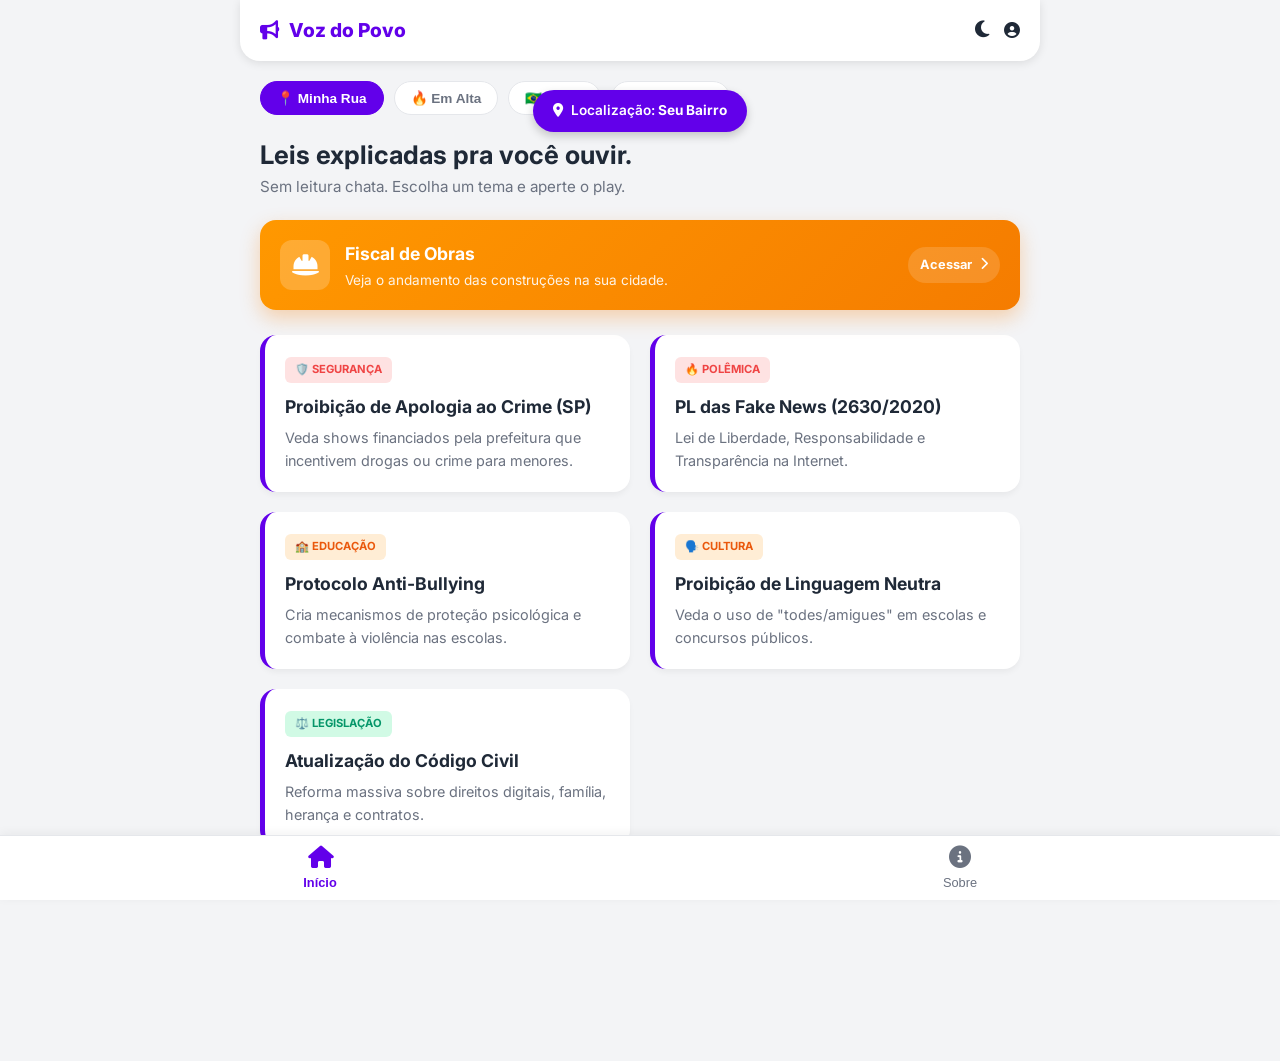
==== index.html @ 9d03710e "Agora vaiiiiii Funciona aí pelo amor de Deus, vai na fé" ====
<!DOCTYPE html>
<html lang="pt-BR">
<head>
    <meta charset="UTF-8">
    <meta name="viewport" content="width=device-width, initial-scale=1.0">
    <meta name="description" content="Voz do Povo: Política traduzida para áudio.">
    <title>Voz do Povo | Hackathon</title>

    <!-- Fonte Google (Inter) -->
    <link rel="preconnect" href="https://fonts.googleapis.com">
    <link rel="preconnect" href="https://fonts.gstatic.com" crossorigin>
    <link href="https://fonts.googleapis.com/css2?family=Inter:wght@300;400;600;800&display=swap" rel="stylesheet">

    <!-- FontAwesome (Ícones) -->
    <link rel="stylesheet" href="https://cdnjs.cloudflare.com/ajax/libs/font-awesome/6.4.0/css/all.min.css">

    <!-- CSS Principal -->
    <link rel="stylesheet" href="style.css">
</head>
<body>

    <!-- TOPO -->
    <header class="main-header">
        <div class="logo-container">
            <i class="fa-solid fa-bullhorn"></i>
            <span>Voz do Povo</span>
        </div>
        <div class="header-actions">
            <!-- Botão Alternar Tema (Dark Mode) -->
            <button class="theme-toggle" onclick="toggleTheme()" aria-label="Alternar Tema">
                <i class="fa-solid fa-moon" id="theme-icon"></i>
            </button>
            <!-- Ícone de Perfil -->
            <i class="fa-solid fa-user-circle user-icon"></i>
        </div>
    </header>

    <!-- NOTIFICAÇÃO DE GPS (Toast) -->
    <div id="gps-toast" class="gps-toast hidden">
        <i class="fa-solid fa-location-dot"></i>
        <span>Localização: <strong>Seu Bairro</strong></span>
    </div>

    <!-- ÁREA PRINCIPAL -->
    <main id="app-container">

        <!-- =========================================
             VIEW 1: HOME (Feed Inteligente)
             ========================================= -->
        <section id="view-home" class="view active">
            
            <!-- Filtros de Contexto -->
            <div class="filter-scroll">
                <button class="filter-pill active">📍 Minha Rua</button>
                <button class="filter-pill">🔥 Em Alta</button>
                <button class="filter-pill">🇧🇷 Brasil</button>
                <button class="filter-pill">📚 Educação</button>
            </div>

            <div class="hero-text">
                <h1>Leis explicadas pra você ouvir.</h1>
                <p>Sem leitura chata. Escolha um tema e aperte o play.</p>
            </div>

            <!-- BOX DE MONITORAMENTO DE OBRAS -->
            <div class="monitor-card" onclick="openObrasSite()">
                <div class="monitor-icon">
                    <i class="fa-solid fa-hard-hat"></i>
                </div>
                <div class="monitor-info">
                    <h3>Fiscal de Obras</h3>
                    <p>Veja o andamento das construções na sua cidade.</p>
                </div>
                <div class="monitor-action">
                    <span>Acessar</span>
                    <i class="fa-solid fa-chevron-right"></i>
                </div>
            </div>

            <!-- Lista de Cards Atualizada com os 5 PDFs -->
            <div class="cards-container">
                
                <!-- Card 1: Show/Drogas (SP) -->
                <article class="pl-card" onclick="selectPL(1)">
                    <span class="tag-badge urgent">🛡️ Segurança</span>
                    <h3>Proibição de Apologia ao Crime (SP)</h3>
                    <p>Veda shows financiados pela prefeitura que incentivem drogas ou crime para menores.</p>
                </article>

                <!-- Card 2: PL das Fake News -->
                <article class="pl-card" onclick="selectPL(2)">
                    <span class="tag-badge urgent">🔥 Polêmica</span>
                    <h3>PL das Fake News (2630/2020)</h3>
                    <p>Lei de Liberdade, Responsabilidade e Transparência na Internet.</p>
                </article>

                <!-- Card 3: Bullying -->
                <article class="pl-card" onclick="selectPL(3)">
                    <span class="tag-badge shop">🏫 Educação</span>
                    <h3>Protocolo Anti-Bullying</h3>
                    <p>Cria mecanismos de proteção psicológica e combate à violência nas escolas.</p>
                </article>

                <!-- Card 4: Linguagem Neutra -->
                <article class="pl-card" onclick="selectPL(4)">
                    <span class="tag-badge shop">🗣️ Cultura</span>
                    <h3>Proibição de Linguagem Neutra</h3>
                    <p>Veda o uso de "todes/amigues" em escolas e concursos públicos.</p>
                </article>

                <!-- Card 5: Código Civil -->
                <article class="pl-card" onclick="selectPL(5)">
                    <span class="tag-badge money">⚖️ Legislação</span>
                    <h3>Atualização do Código Civil</h3>
                    <p>Reforma massiva sobre direitos digitais, família, herança e contratos.</p>
                </article>

            </div>
        </section>

        <!-- =========================================
             VIEW 2: DETALHES (Áudio & Votação)
             ========================================= -->
        <section id="view-details" class="view hidden">
            <div class="nav-back" onclick="navigateTo('home')">
                <i class="fa-solid fa-arrow-left"></i> Voltar
            </div>

            <div class="detail-container">
                <div class="pl-header-detail">
                    <h1 id="pl-title-display">Título do Projeto</h1>
                    <p id="pl-summary-display">Resumo oficial...</p>

                    <!-- BOTÃO DE DOWNLOAD GRANDE (Opcional, mas bom manter) -->
                    <a id="btn-view-pdf" href="#" class="pdf-action-btn hidden" download>
                        <i class="fa-solid fa-file-pdf"></i> Baixar Documento Completo
                    </a>
                </div>

                <hr class="divider">

                <!-- CAIXA DE INTERAÇÃO (Chat) -->
                <div class="ai-interaction-box">
                    <label>Me explica como se fosse...</label>
                    <div class="input-group">
                        <input type="text" id="user-interest" placeholder="Ex: Futebol, Novela, Conversa de bar...">
                        
                        <!-- NOVO BOTÃO PEQUENO DE DOWNLOAD (Substitui o Clipe) -->
                        <a id="mini-pdf-btn" href="#" download class="btn-icon-download" title="Baixar PDF Original" style="display: none;">
                            <i class="fa-solid fa-download"></i>
                        </a>

                        <!-- Botão Enviar -->
                        <button id="btn-explain" onclick="getAIExplanation()">
                            <i class="fa-solid fa-paper-plane"></i>
                        </button>
                    </div>
                </div>

                <!-- RESULTADO DA IA -->
                <div id="ai-result" class="result-box hidden">
                    
                    <div id="loader" class="hidden">
                        <i class="fa-solid fa-spinner fa-spin"></i> Traduzindo para o povo...
                    </div>

                    <!-- 1. CARD DE ÁUDIO -->
                    <div id="audio-card" class="audio-card hidden">
                        <div class="audio-header">
                            <i class="fa-solid fa-headphones"></i>
                            <span>ÁUDIO GERADO POR IA</span>
                        </div>
                        
                        <div class="audio-controls-wrapper">
                            <div class="progress-container">
                                <input type="range" id="speech-progress" value="0" max="100" step="1" disabled>
                            </div>
                    
                            <div class="buttons-row">
                                <select id="speed-select" onchange="changeSpeed()">
                                    <option value="0.75">0.75x</option>
                                    <option value="1" selected>1.0x</option>
                                    <option value="1.25">1.25x</option>
                                    <option value="1.5">1.5x</option>
                                    <option value="2">2.0x</option>
                                </select>
                    
                                <button id="play-pause-btn" onclick="toggleAudio()">
                                    <i class="fa-solid fa-play"></i> Ouvir Agora
                                </button>
                    
                                <button class="stop-btn" onclick="stopAudio()">
                                    <i class="fa-solid fa-stop"></i>
                                </button>
                            </div>
                        </div>
                    </div>

                    <!-- 2. TEXTO -->
                    <div id="explanation-content" class="hidden">
                        <h3>📝 Explicação:</h3>
                        <p id="text-output"></p>
                    </div>

                    <!-- 3. VOTAÇÃO -->
                    <div id="vote-section" class="vote-box hidden">
                        <h3>O que você acha dessa lei?</h3>
                        <div class="thumbs-container">
                            <button class="thumb-btn up" onclick="vote('up')">
                                <i class="fa-solid fa-thumbs-up"></i> Concordo
                            </button>
                            <button class="thumb-btn down" onclick="vote('down')">
                                <i class="fa-solid fa-thumbs-down"></i> Discordo
                            </button>
                        </div>

                        <div id="tags-container" class="tags-cloud hidden">
                            <p>Por qual motivo?</p>
                            <button onclick="submitReason('Ajuda o Pobre')">Ajuda o Pobre</button>
                            <button onclick="submitReason('É Justo')">É Justo</button>
                            <button onclick="submitReason('Prejudica meu bolso')">Prejudica meu bolso</button>
                            <button onclick="submitReason('Não entendi')">Não entendi</button>
                        </div>
                    </div>

                </div>
            </div>
        </section>

    </main>

    <!-- NAVEGAÇÃO MOBILE -->
    <nav class="bottom-nav">
        <button class="nav-btn active" onclick="navigateTo('home')" id="nav-home">
            <i class="fa-solid fa-house"></i>
            <span>Início</span>
        </button>
        <button class="nav-btn" onclick="navigateTo('about')" id="nav-about">
            <i class="fa-solid fa-circle-info"></i>
            <span>Sobre</span>
        </button>
    </nav>

    <script src="script.js"></script>
</body>
</html>
---- style.css ----
/* =========================================
   1. VARIÁVEIS E CORES (SYSTEM THEME)
   ========================================= */
:root {
    /* Cores da Marca */
    --primary-color: #6200ea;       /* Roxo Vibrante (Identidade) */
    --primary-light: #b388ff;       /* Roxo Claro */
    --primary-dark: #4a00b0;        /* Roxo Escuro */
    
    --accent-color: #00e676;        /* Verde (Ação/Concordar) */
    --danger-color: #ff1744;        /* Vermelho (Discordar) */
    
    /* Padrão (Light Mode) */
    --bg-body: #f3f4f6;             /* Cinza Fundo */
    --bg-card: #ffffff;             /* Branco */
    --bg-input: #ffffff;            /* Fundo de Inputs */
    --text-main: #1f2937;           /* Texto Escuro */
    --text-secondary: #6b7280;      /* Texto Cinza */
    --border-color: #e5e7eb;
    --shadow: 0 4px 6px -1px rgba(0, 0, 0, 0.05);

    /* Tags de Categoria */
    --tag-urgent-bg: #fee2e2; --tag-urgent-text: #ef4444;
    --tag-money-bg: #d1fae5;  --tag-money-text: #059669;
    --tag-shop-bg: #ffedd5;   --tag-shop-text: #ea580c;

    /* Tags de Voto */
    --tag-bg: #f3f4f6;
    --tag-text: #4b5563;

    /* Dimensões */
    --nav-height: 70px;
    --radius: 16px;
}

/* === MODO ESCURO (DARK MODE) === */
body.dark-mode {
    --bg-body: #121212;
    --bg-card: #1e1e1e;
    --bg-input: #2c2c2c;
    --text-main: #e0e0e0;
    --text-secondary: #a0a0a0;
    --border-color: #333333;
    --shadow: 0 4px 10px rgba(0, 0, 0, 0.5);

    /* Tags no Dark Mode */
    --tag-urgent-bg: #4a1a1a; --tag-urgent-text: #ff8a80;
    --tag-money-bg: #1a3b2a;  --tag-money-text: #69f0ae;
    --tag-shop-bg: #3e2723;   --tag-shop-text: #ffcc80;
    
    --tag-bg: #333;
    --tag-text: #ccc;
}

* {
    margin: 0;
    padding: 0;
    box-sizing: border-box;
}

body {
    font-family: 'Inter', sans-serif;
    background-color: var(--bg-body);
    color: var(--text-main);
    padding-bottom: 100px; /* Espaço para navegação mobile */
    line-height: 1.6;
    -webkit-font-smoothing: antialiased;
    transition: background 0.3s, color 0.3s;
}

/* Container Centralizado */
#app-container {
    max-width: 600px;
    margin: 0 auto;
    padding: 20px;
    min-height: 100vh;
}

/* Utilitários */
.hidden { display: none !important; }
.view { animation: fadeIn 0.4s ease-out; }

@keyframes fadeIn {
    from { opacity: 0; transform: translateY(10px); }
    to { opacity: 1; transform: translateY(0); }
}

/* =========================================
   2. HEADER (TOPO)
   ========================================= */
.main-header {
    background-color: var(--bg-card);
    padding: 15px 20px;
    display: flex;
    justify-content: space-between;
    align-items: center;
    position: sticky;
    top: 0;
    z-index: 50;
    box-shadow: 0 2px 10px rgba(0,0,0,0.1);
    border-bottom-left-radius: 20px;
    border-bottom-right-radius: 20px;
    max-width: 600px;
    margin: 0 auto;
    transition: background-color 0.3s;
}

.logo-container {
    font-weight: 800;
    font-size: 1.2rem;
    color: var(--primary-color);
    display: flex;
    align-items: center;
    gap: 10px;
}

.header-actions {
    display: flex;
    gap: 15px;
    align-items: center;
}

/* Botão Toggle Dark Mode */
.theme-toggle {
    background: none;
    border: none;
    font-size: 1.2rem;
    cursor: pointer;
    color: var(--text-main);
    transition: transform 0.2s;
}
.theme-toggle:active { transform: rotate(20deg); }

/* =========================================
   3. HOME & CARDS
   ========================================= */
.hero-text { 
    margin: 20px 0; 
    text-align: left; 
}
.hero-text h1 { font-size: 1.6rem; margin-bottom: 5px; color: var(--text-main); line-height: 1.2; }
.hero-text p { color: var(--text-secondary); font-size: 0.95rem; }

/* Filtros (Scroll Horizontal) */
.filter-scroll {
    display: flex;
    gap: 10px;
    margin-bottom: 20px;
    overflow-x: auto;
    padding-bottom: 5px;
    scrollbar-width: none; 
    -ms-overflow-style: none;
}
.filter-scroll::-webkit-scrollbar { display: none; }

.filter-pill {
    background: var(--bg-card);
    border: 1px solid var(--border-color);
    color: var(--text-secondary);
    padding: 8px 16px;
    border-radius: 20px;
    font-size: 0.85rem;
    font-weight: 600;
    white-space: nowrap;
    cursor: pointer;
    transition: all 0.2s;
}
.filter-pill.active {
    background: var(--primary-color);
    color: white;
    border-color: var(--primary-color);
}

/* Cards de Projetos */
.cards-container { display: flex; flex-direction: column; gap: 15px; }

.pl-card {
    background: var(--bg-card);
    padding: 20px;
    border-radius: var(--radius);
    box-shadow: var(--shadow);
    cursor: pointer;
    border-left: 5px solid var(--primary-color);
    transition: transform 0.2s, background 0.3s;
}

.pl-card:active { transform: scale(0.98); }

.pl-card h3 { font-size: 1.1rem; margin: 10px 0 5px; color: var(--text-main); }
.pl-card p { color: var(--text-secondary); font-size: 0.9rem; }

/* Tags Coloridas (Badges) */
.tag-badge {
    font-size: 0.7rem;
    padding: 4px 10px;
    border-radius: 6px;
    font-weight: 700;
    text-transform: uppercase;
    display: inline-block;
}
.tag-badge.urgent { background: var(--tag-urgent-bg); color: var(--tag-urgent-text); }
.tag-badge.money { background: var(--tag-money-bg); color: var(--tag-money-text); }
.tag-badge.shop { background: var(--tag-shop-bg); color: var(--tag-shop-text); }

/* =========================================
   CARD DE OBRAS
   ========================================= */
.monitor-card {
    background: linear-gradient(135deg, #FF9800 0%, #F57C00 100%);
    color: white;
    padding: 20px;
    border-radius: var(--radius);
    display: flex;
    align-items: center;
    gap: 15px;
    margin-bottom: 25px;
    cursor: pointer;
    box-shadow: 0 8px 20px rgba(245, 124, 0, 0.3);
    transition: transform 0.2s, box-shadow 0.2s;
    position: relative;
    overflow: hidden;
}

.monitor-card:hover {
    transform: translateY(-2px);
    box-shadow: 0 12px 25px rgba(245, 124, 0, 0.4);
}

.monitor-icon {
    background: rgba(255, 255, 255, 0.2);
    width: 50px;
    height: 50px;
    border-radius: 12px;
    display: flex;
    align-items: center;
    justify-content: center;
    font-size: 1.5rem;
    flex-shrink: 0;
}

.monitor-info { flex: 1; }
.monitor-info h3 { font-size: 1.1rem; margin-bottom: 4px; font-weight: 700; color: white; }
.monitor-info p { font-size: 0.85rem; opacity: 0.9; line-height: 1.3; margin: 0; color: white; }

.monitor-action {
    display: flex;
    align-items: center;
    gap: 8px;
    font-size: 0.8rem;
    font-weight: 700;
    background: rgba(255, 255, 255, 0.15);
    padding: 8px 12px;
    border-radius: 20px;
    white-space: nowrap;
}

@media (max-width: 380px) {
    .monitor-action span { display: none; }
}

/* =========================================
   4. DETALHES & INPUT
   ========================================= */
.nav-back {
    display: flex;
    align-items: center;
    gap: 8px;
    color: var(--text-secondary);
    font-weight: 600;
    margin-bottom: 20px;
    cursor: pointer;
}

.pl-header-detail h1 { font-size: 1.4rem; margin-bottom: 8px; color: var(--text-main); line-height: 1.3; }
.pl-header-detail p { color: var(--text-secondary); border-left: 3px solid var(--border-color); padding-left: 10px; font-size: 0.95rem; }

/* === BOTÃO GRANDE DE PDF === */
.pdf-action-btn {
    display: inline-flex;
    align-items: center;
    gap: 8px;
    margin-top: 15px;
    padding: 10px 20px;
    background-color: #e63946; /* Vermelho PDF */
    color: white;
    text-decoration: none;
    border-radius: 50px;
    font-size: 0.9rem;
    font-weight: 700;
    transition: background 0.2s, transform 0.2s;
    box-shadow: 0 4px 10px rgba(230, 57, 70, 0.3);
}
.pdf-action-btn:hover {
    background-color: #d62828;
    transform: translateY(-2px);
}
.pdf-action-btn.hidden {
    display: none;
}

.divider { border: 0; height: 1px; background: var(--border-color); margin: 25px 0; }

/* Box de Input */
.ai-interaction-box {
    background: var(--bg-card);
    padding: 20px;
    border-radius: var(--radius);
    box-shadow: var(--shadow);
}

.ai-interaction-box label {
    font-weight: 600;
    display: block;
    margin-bottom: 10px;
    color: var(--text-main);
    font-size: 0.9rem;
}

.input-group { display: flex; gap: 10px; }

.input-group input {
    flex: 1;
    padding: 12px;
    background: var(--bg-input);
    color: var(--text-main);
    border: 2px solid var(--border-color);
    border-radius: 12px;
    font-size: 1rem;
    outline: none;
    transition: border 0.2s;
}
.input-group input:focus { border-color: var(--primary-color); }

/* === BOTÃO PEQUENO DE DOWNLOAD DO PDF === */
.input-group .btn-icon-download {
    display: flex;
    align-items: center;
    justify-content: center;
    width: 50px;
    background: #e0e7ff;
    color: var(--primary-color);
    border-radius: 12px;
    font-size: 1.2rem;
    cursor: pointer;
    text-decoration: none;
    transition: background 0.2s, transform 0.1s;
    margin-right: 5px;
}
.input-group .btn-icon-download:hover { background: #c7d2fe; }
.input-group .btn-icon-download:active { transform: scale(0.95); }

/* Ajuste botão de download no Dark Mode */
body.dark-mode .input-group .btn-icon-download {
    background: #333;
    color: var(--primary-light);
}

/* Botão Enviar */
.input-group button {
    width: 50px;
    background: var(--primary-color);
    color: white;
    border: none;
    border-radius: 12px;
    font-size: 1.2rem;
    cursor: pointer;
    transition: background 0.2s;
}
.input-group button:hover { background: var(--primary-dark); }

/* =========================================
   5. PLAYER DE ÁUDIO
   ========================================= */
.audio-card {
    background: linear-gradient(135deg, var(--primary-color) 0%, #7c4dff 100%);
    color: white;
    padding: 20px;
    border-radius: 20px;
    margin: 25px 0 20px;
    box-shadow: 0 10px 20px rgba(98, 0, 234, 0.25);
    animation: slideUp 0.5s;
    display: flex;
    flex-direction: column;
    gap: 15px;
}

.audio-header {
    display: flex;
    align-items: center;
    gap: 10px;
    font-size: 0.8rem;
    text-transform: uppercase;
    letter-spacing: 1px;
    opacity: 0.9;
    font-weight: 700;
}

.audio-controls-wrapper {
    display: flex;
    flex-direction: column;
    gap: 12px;
    width: 100%;
}

/* Barrinha de Progresso */
.progress-container { width: 100%; }

#speech-progress {
    width: 100%;
    height: 6px;
    background: rgba(255, 255, 255, 0.3);
    border-radius: 5px;
    outline: none;
    -webkit-appearance: none;
    cursor: default;
}

#speech-progress::-webkit-slider-thumb {
    -webkit-appearance: none;
    width: 14px;
    height: 14px;
    border-radius: 50%;
    background: #fff;
    cursor: default;
    box-shadow: 0 0 10px rgba(255,255,255,0.8);
}

/* Linha de Botões */
.buttons-row {
    display: flex;
    align-items: center;
    justify-content: space-between;
    gap: 10px;
}

#speed-select {
    background: rgba(255, 255, 255, 0.2);
    border: 1px solid rgba(255, 255, 255, 0.3);
    color: #fff;
    padding: 8px 12px;
    border-radius: 20px;
    font-size: 0.85rem;
    font-weight: 600;
    cursor: pointer;
    outline: none;
}

#speed-select option { background: #333; color: white; }

/* Botão Play Principal */
#play-pause-btn {
    flex: 1;
    background: white;
    color: var(--primary-color);
    border: none;
    padding: 10px 20px;
    border-radius: 30px;
    font-weight: 800;
    font-size: 0.9rem;
    cursor: pointer;
    display: flex;
    align-items: center;
    justify-content: center;
    gap: 8px;
    transition: transform 0.1s;
}

#play-pause-btn:active { transform: scale(0.95); }
#play-pause-btn.playing { background: #ffeb3b; color: black; }

/* Botão Stop */
.stop-btn {
    width: 40px;
    height: 40px;
    background: rgba(255,255,255,0.2);
    color: white;
    border: none;
    border-radius: 50%;
    cursor: pointer;
    display: flex;
    align-items: center;
    justify-content: center;
    font-size: 1rem;
    transition: background 0.2s;
}
.stop-btn:hover { background: rgba(255,255,255,0.4); }

/* Texto Transcrição */
#explanation-content {
    background: var(--bg-card);
    padding: 20px;
    border-radius: var(--radius);
    margin-bottom: 20px;
    border: 1px solid var(--border-color);
}
#explanation-content h3 { font-size: 1rem; margin-bottom: 10px; color: var(--text-secondary); }
#text-output { color: var(--text-main); line-height: 1.6; font-size: 1.05rem; }

/* =========================================
   6. VOTAÇÃO E FEEDBACK
   ========================================= */
.vote-box {
    background: var(--bg-card);
    padding: 25px 20px;
    border-radius: var(--radius);
    text-align: center;
    margin-top: 20px;
    box-shadow: var(--shadow);
    border: 1px solid var(--border-color);
}

.vote-box h3 { margin-bottom: 20px; color: var(--text-main); font-size: 1rem; }

.thumbs-container { display: flex; gap: 15px; justify-content: center; }

.thumb-btn {
    flex: 1;
    padding: 15px;
    border: 2px solid var(--border-color);
    background: var(--bg-input);
    color: var(--text-main);
    border-radius: 12px;
    font-weight: 700;
    font-size: 1rem;
    cursor: pointer;
    display: flex;
    align-items: center;
    justify-content: center;
    gap: 8px;
    transition: all 0.2s;
}

.thumb-btn.up:hover { background: rgba(0, 230, 118, 0.1); border-color: var(--accent-color); color: var(--accent-color); }
.thumb-btn.down:hover { background: rgba(255, 23, 68, 0.1); border-color: var(--danger-color); color: var(--danger-color); }

.tags-cloud {
    margin-top: 20px;
    padding-top: 15px;
    border-top: 1px dashed var(--border-color);
    display: flex;
    flex-wrap: wrap;
    gap: 8px;
    justify-content: center;
    animation: slideUp 0.3s;
}

.tags-cloud p { width: 100%; font-size: 0.85rem; color: var(--text-secondary); margin-bottom: 8px; }

.tags-cloud button {
    background: var(--tag-bg);
    border: 1px solid var(--border-color);
    padding: 8px 14px;
    border-radius: 20px;
    font-size: 0.85rem;
    color: var(--text-main);
    cursor: pointer;
    transition: background 0.2s;
}

.tags-cloud button:hover {
    background: var(--primary-color);
    color: white;
    border-color: var(--primary-color);
}

/* Notificação GPS (Toast) */
.gps-toast {
    position: fixed;
    top: 90px;
    left: 50%;
    transform: translateX(-50%);
    background: var(--primary-color);
    color: white;
    padding: 10px 20px;
    border-radius: 30px;
    font-size: 0.85rem;
    font-weight: 600;
    box-shadow: 0 4px 10px rgba(0,0,0,0.2);
    z-index: 100;
    display: flex;
    align-items: center;
    gap: 8px;
    animation: slideDown 0.5s ease-out;
}

/* Loader */
#loader {
    text-align: center;
    padding: 30px;
    color: var(--primary-color);
    font-weight: 600;
    display: flex;
    flex-direction: column;
    align-items: center;
    gap: 10px;
}

@keyframes slideDown { from { opacity: 0; transform: translate(-50%, -20px); } to { opacity: 1; transform: translate(-50%, 0); } }
@keyframes slideUp { from { opacity: 0; transform: translateY(10px); } to { opacity: 1; transform: translateY(0); } }

/* =========================================
   7. MEDIA QUERIES (DESKTOP)
   ========================================= */
@media (min-width: 768px) {
    .main-header, #app-container { max-width: 800px; }
    .cards-container { display: grid; grid-template-columns: 1fr 1fr; gap: 20px; }
}

/* =========================================
   8. NAVEGAÇÃO MOBILE
   ========================================= */
.bottom-nav {
    position: fixed;
    bottom: 0;
    left: 0;
    width: 100%;
    background: var(--bg-card);
    display: flex;
    justify-content: space-around;
    padding: 10px 0;
    border-top: 1px solid var(--border-color);
    box-shadow: 0 -2px 10px rgba(0,0,0,0.05);
    z-index: 100;
}

.nav-btn {
    background: none;
    border: none;
    color: var(--text-secondary);
    font-size: 0.8rem;
    display: flex;
    flex-direction: column;
    align-items: center;
    gap: 5px;
    cursor: pointer;
    flex: 1;
}

.nav-btn i { font-size: 1.4rem; margin-bottom: 2px; }
.nav-btn.active { color: var(--primary-color); font-weight: 600; }
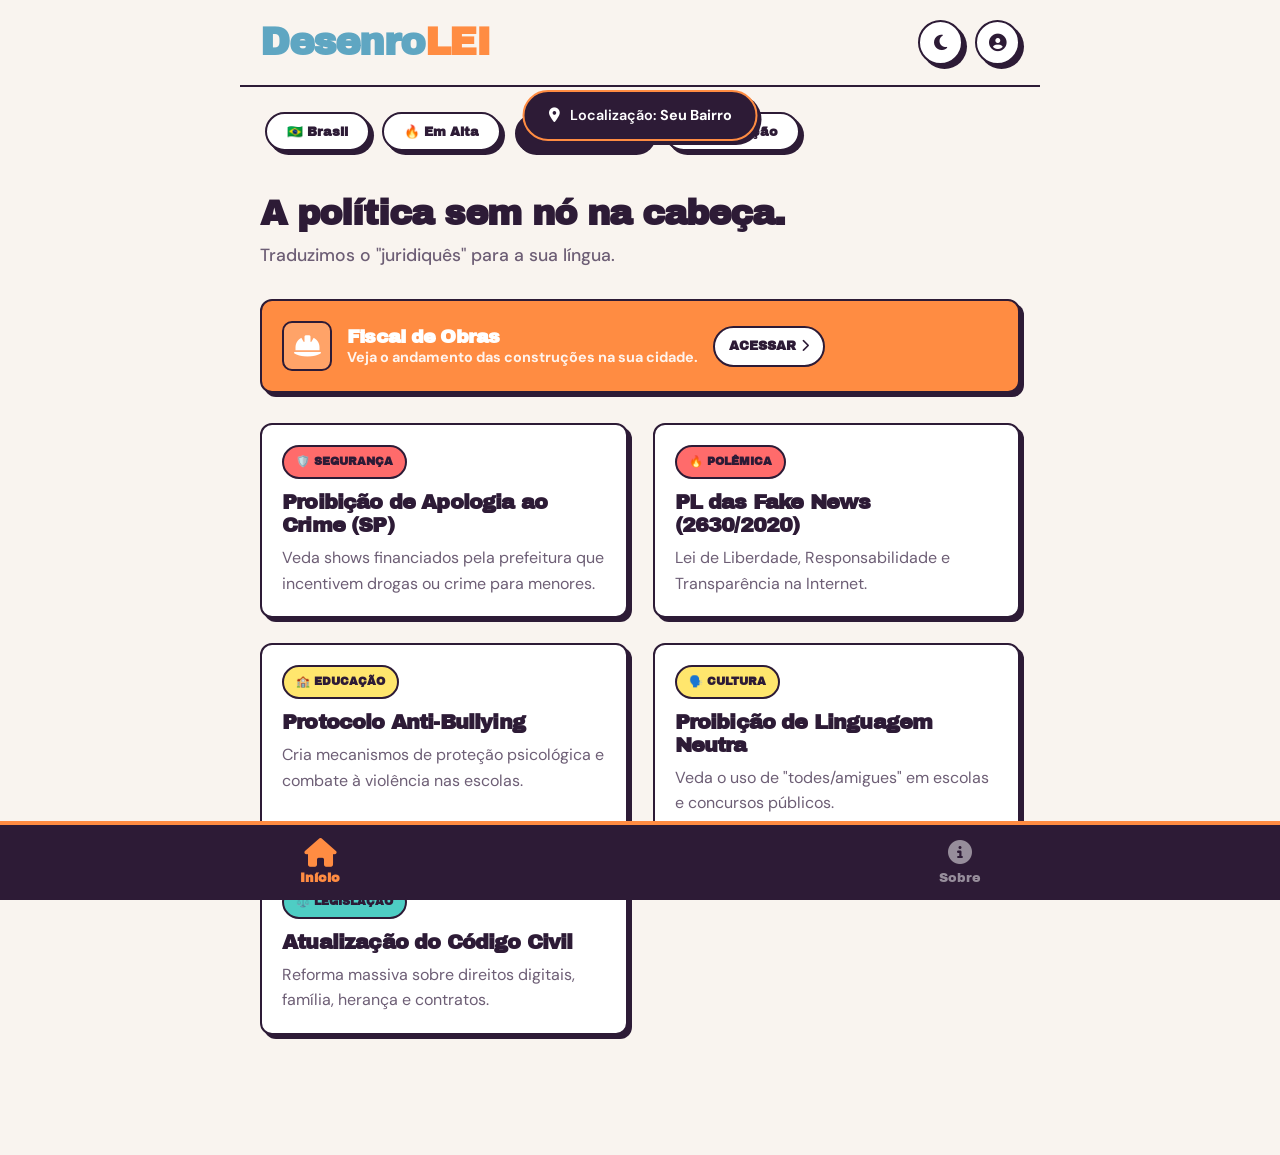
==== commit 92d3801e: "." ====
--- a/index.html
+++ b/index.html
@@ -3,15 +3,13 @@
 <head>
     <meta charset="UTF-8">
     <meta name="viewport" content="width=device-width, initial-scale=1.0">
-    <meta name="description" content="Voz do Povo: Política traduzida para áudio.">
-    <title>Voz do Povo | Hackathon</title>
-
-    <!-- Fonte Google (Inter) -->
+    <meta name="description" content="DesenroLEI: A política sem nó na cabeça.">
+    <title>DesenroLEI | Política sem nó</title>
+
+    <!-- NOVAS FONTES (Mantidas do seu código original + FontAwesome) -->
     <link rel="preconnect" href="https://fonts.googleapis.com">
     <link rel="preconnect" href="https://fonts.gstatic.com" crossorigin>
-    <link href="https://fonts.googleapis.com/css2?family=Inter:wght@300;400;600;800&display=swap" rel="stylesheet">
-
-    <!-- FontAwesome (Ícones) -->
+    <link href="https://fonts.googleapis.com/css2?family=Archivo+Black&family=DM+Sans:ital,wght@0,400;0,500;0,700;1,400&display=swap" rel="stylesheet">
     <link rel="stylesheet" href="https://cdnjs.cloudflare.com/ajax/libs/font-awesome/6.4.0/css/all.min.css">
 
     <!-- CSS Principal -->
@@ -22,8 +20,10 @@
     <!-- TOPO -->
     <header class="main-header">
         <div class="logo-container">
-            <i class="fa-solid fa-bullhorn"></i>
-            <span>Voz do Povo</span>
+            <!-- ALTERAÇÃO AQUI: Estrutura para o logo DesenroLEI -->
+            <h1 class="logo-desenrolei">
+                Desenro<span>LEI</span>
+            </h1>
         </div>
         <div class="header-actions">
             <!-- Botão Alternar Tema (Dark Mode) -->
@@ -51,15 +51,16 @@
             
             <!-- Filtros de Contexto -->
             <div class="filter-scroll">
+                <button class="filter-pill">🇧🇷 Brasil</button>
+                <button class="filter-pill">🔥 Em Alta</button>
                 <button class="filter-pill active">📍 Minha Rua</button>
-                <button class="filter-pill">🔥 Em Alta</button>
-                <button class="filter-pill">🇧🇷 Brasil</button>
                 <button class="filter-pill">📚 Educação</button>
             </div>
 
             <div class="hero-text">
-                <h1>Leis explicadas pra você ouvir.</h1>
-                <p>Sem leitura chata. Escolha um tema e aperte o play.</p>
+                <!-- ALTERAÇÃO AQUI: Slogan da marca nova -->
+                <h1>A política sem nó na cabeça.</h1>
+                <p>Traduzimos o "juridiquês" para a sua língua.</p>
             </div>
 
             <!-- BOX DE MONITORAMENTO DE OBRAS -->
@@ -131,7 +132,7 @@
                     <h1 id="pl-title-display">Título do Projeto</h1>
                     <p id="pl-summary-display">Resumo oficial...</p>
 
-                    <!-- BOTÃO DE DOWNLOAD GRANDE (Opcional, mas bom manter) -->
+                    <!-- BOTÃO DE DOWNLOAD GRANDE -->
                     <a id="btn-view-pdf" href="#" class="pdf-action-btn hidden" download>
                         <i class="fa-solid fa-file-pdf"></i> Baixar Documento Completo
                     </a>
@@ -145,7 +146,7 @@
                     <div class="input-group">
                         <input type="text" id="user-interest" placeholder="Ex: Futebol, Novela, Conversa de bar...">
                         
-                        <!-- NOVO BOTÃO PEQUENO DE DOWNLOAD (Substitui o Clipe) -->
+                        <!-- BOTÃO PEQUENO DE DOWNLOAD -->
                         <a id="mini-pdf-btn" href="#" download class="btn-icon-download" title="Baixar PDF Original" style="display: none;">
                             <i class="fa-solid fa-download"></i>
                         </a>
@@ -216,10 +217,11 @@
 
                         <div id="tags-container" class="tags-cloud hidden">
                             <p>Por qual motivo?</p>
-                            <button onclick="submitReason('Ajuda o Pobre')">Ajuda o Pobre</button>
                             <button onclick="submitReason('É Justo')">É Justo</button>
                             <button onclick="submitReason('Prejudica meu bolso')">Prejudica meu bolso</button>
                             <button onclick="submitReason('Não entendi')">Não entendi</button>
+                            <button onclick="submitReason('Outros')">Outros</button>
+
                         </div>
                     </div>
 
--- a/style.css
+++ b/style.css
@@ -1,57 +1,100 @@
 /* =========================================
-   1. VARIÁVEIS E CORES (SYSTEM THEME)
+   0. IMPORTAÇÃO DA FONTE HAGRID
+   ========================================= */
+/* 
+   Para funcionar perfeitamente, coloque o arquivo da fonte
+   na pasta 'fonts' do seu projeto.
+*/
+@font-face {
+    font-family: 'Hagrid';
+    src: url('fonts/Hagrid-Heavy.woff2') format('woff2'),
+         url('fonts/Hagrid-Heavy.woff') format('woff'),
+         url('fonts/Hagrid-Heavy.ttf') format('truetype');
+    font-weight: 900;
+    font-style: normal;
+    font-display: swap;
+}
+
+/* =========================================
+   1. VARIÁVEIS E DESIGN SYSTEM (ESTILO "ABC")
    ========================================= */
 :root {
-    /* Cores da Marca */
-    --primary-color: #6200ea;       /* Roxo Vibrante (Identidade) */
-    --primary-light: #b388ff;       /* Roxo Claro */
-    --primary-dark: #4a00b0;        /* Roxo Escuro */
-    
-    --accent-color: #00e676;        /* Verde (Ação/Concordar) */
-    --danger-color: #ff1744;        /* Vermelho (Discordar) */
-    
-    /* Padrão (Light Mode) */
-    --bg-body: #f3f4f6;             /* Cinza Fundo */
-    --bg-card: #ffffff;             /* Branco */
-    --bg-input: #ffffff;            /* Fundo de Inputs */
-    --text-main: #1f2937;           /* Texto Escuro */
-    --text-secondary: #6b7280;      /* Texto Cinza */
-    --border-color: #e5e7eb;
-    --shadow: 0 4px 6px -1px rgba(0, 0, 0, 0.05);
-
-    /* Tags de Categoria */
-    --tag-urgent-bg: #fee2e2; --tag-urgent-text: #ef4444;
-    --tag-money-bg: #d1fae5;  --tag-money-text: #059669;
-    --tag-shop-bg: #ffedd5;   --tag-shop-text: #ea580c;
-
-    /* Tags de Voto */
-    --tag-bg: #f3f4f6;
-    --tag-text: #4b5563;
-
-    /* Dimensões */
-    --nav-height: 70px;
-    --radius: 16px;
-}
-
-/* === MODO ESCURO (DARK MODE) === */
+    /* --- Paleta de Cores "Pitch de Marca" --- */
+    --bg-cream: #F9F4EF;          /* Fundo Principal (Off-white/Creme) */
+    --orange-pop: #FF8C42;        /* Primária: Destaque, Títulos Gigantes */
+    --blue-brand: #5FA6C2;        /* Azul da marca DesenroLEI */
+    --purple-deep: #2D1B36;       /* Secundária: Texto Base, Bordas, Elementos Escuros */
+    --lilac-soft: #D46EB3;        /* Terciária: Detalhes, botões secundários */
+    --white: #FFFFFF;
+    
+    /* Cores Semânticas */
+    --color-success: #00E676;     /* Verde Neon (Concordo) */
+    --color-danger: #FF1744;      /* Vermelho Neon (Discordo) */
+
+    /* Mapeamento de Variáveis (Light Mode Padrão) */
+    --bg-body: var(--bg-cream);
+    --bg-card: var(--white);
+    --bg-contrast: var(--purple-deep); /* Usado para fundos escuros de destaque */
+    
+    --text-main: var(--purple-deep);
+    --text-secondary: #6D5E75;    /* Um roxo acinzentado para subtítulos */
+    
+    --border-color: var(--purple-deep); 
+    --border-width: 2px;
+
+    /* --- Efeitos Visuais (Neo-Pop / Soft Brutalism) --- */
+    /* Sombra Sólida (Hard Shadow) - Sem desfoque, estilo "Sticker" */
+    --shadow-hard: 4px 4px 0px var(--purple-deep);
+    --shadow-hover: 2px 2px 0px var(--purple-deep);
+    --shadow-none: 0px 0px 0px var(--purple-deep);
+
+    /* Formas */
+    --radius-card: 12px;    /* Cantos levemente arredondados, mas firmes */
+    --radius-pill: 50px;    /* Formas de pílula */
+    
+    /* Tags (Categorias) */
+    --tag-urgent-bg: #FF6B6B; --tag-urgent-text: #2D1B36;
+    --tag-money-bg: #4ECDC4;  --tag-money-text: #2D1B36;
+    --tag-shop-bg: #FFE66D;   --tag-shop-text: #2D1B36;
+    
+    /* Tags (Voto) */
+    --tag-bg: var(--white);
+    --tag-text: var(--purple-deep);
+
+    /* --- FONTES (ATUALIZADO PARA HAGRID) --- */
+    /* Prioridade: Hagrid > Arial Black (Backup Grosso) > Sans-serif */
+    --font-titles: "Hagrid", "Arial Black", "Archivo Black", sans-serif;
+    
+    /* Fonte de texto normal */
+    --font-body: "DM Sans", "Helvetica Neue", Arial, sans-serif;
+}
+
+/* === MODO ESCURO (DARK MODE - INVERTIDO) === */
 body.dark-mode {
-    --bg-body: #121212;
-    --bg-card: #1e1e1e;
-    --bg-input: #2c2c2c;
-    --text-main: #e0e0e0;
-    --text-secondary: #a0a0a0;
-    --border-color: #333333;
-    --shadow: 0 4px 10px rgba(0, 0, 0, 0.5);
-
-    /* Tags no Dark Mode */
-    --tag-urgent-bg: #4a1a1a; --tag-urgent-text: #ff8a80;
-    --tag-money-bg: #1a3b2a;  --tag-money-text: #69f0ae;
-    --tag-shop-bg: #3e2723;   --tag-shop-text: #ffcc80;
-    
-    --tag-bg: #333;
-    --tag-text: #ccc;
-}
-
+    /* Lógica: Inverter Creme <-> Roxo Profundo */
+    --bg-body: #1A1025; 
+    --bg-card: #2D1B36;
+    --bg-contrast: #FF8C42; /* O contraste vira laranja no escuro */
+    
+    --text-main: #F9F4EF;   /* Texto vira Creme */
+    --text-secondary: #C8BAD1;
+    
+    --border-color: #4A2C59; /* Bordas um pouco mais claras para aparecer no fundo escuro */
+    --orange-pop: #FF8C42;   /* Laranja continua brilhando */
+    
+    /* Sombra muda para preto total no dark mode */
+    --shadow-hard: 4px 4px 0px #000000;
+    --shadow-hover: 2px 2px 0px #000000;
+    --shadow-none: 0px 0px 0px #000000;
+
+    /* Tags no Dark */
+    --tag-bg: #3E2723;
+    --tag-text: #FFE0B2;
+}
+
+/* =========================================
+   2. RESET E TIPOGRAFIA
+   ========================================= */
 * {
     margin: 0;
     padding: 0;
@@ -59,16 +102,33 @@
 }
 
 body {
-    font-family: 'Inter', sans-serif;
+    font-family: var(--font-body);
     background-color: var(--bg-body);
     color: var(--text-main);
-    padding-bottom: 100px; /* Espaço para navegação mobile */
+    padding-bottom: 100px; /* Espaço para nav mobile */
     line-height: 1.6;
     -webkit-font-smoothing: antialiased;
     transition: background 0.3s, color 0.3s;
 }
 
-/* Container Centralizado */
+/* Títulos Chunky (Pesados - Estilo da Imagem) */
+h1, h2, h3 {
+    font-family: var(--font-titles); /* Usa Hagrid/Arial Black */
+    text-transform: none;
+    font-weight: 900; /* Peso máximo */
+    letter-spacing: -0.04em; /* Levemente junto para estilo brutalista */
+    line-height: 1.1;
+}
+
+/* Utilitários de Animação */
+.hidden { display: none !important; }
+.view { animation: slideUpFade 0.5s cubic-bezier(0.175, 0.885, 0.32, 1.275); }
+
+@keyframes slideUpFade {
+    from { opacity: 0; transform: translateY(20px); }
+    to { opacity: 1; transform: translateY(0); }
+}
+
 #app-container {
     max-width: 600px;
     margin: 0 auto;
@@ -76,161 +136,170 @@
     min-height: 100vh;
 }
 
-/* Utilitários */
-.hidden { display: none !important; }
-.view { animation: fadeIn 0.4s ease-out; }
-
-@keyframes fadeIn {
-    from { opacity: 0; transform: translateY(10px); }
-    to { opacity: 1; transform: translateY(0); }
-}
-
-/* =========================================
-   2. HEADER (TOPO)
+/* =========================================
+   3. HEADER (TOPO)
    ========================================= */
 .main-header {
-    background-color: var(--bg-card);
-    padding: 15px 20px;
+    background-color: var(--bg-body); /* Fundo se funde ao body para limpeza visual */
+    padding: 20px;
     display: flex;
     justify-content: space-between;
     align-items: center;
     position: sticky;
     top: 0;
     z-index: 50;
-    box-shadow: 0 2px 10px rgba(0,0,0,0.1);
-    border-bottom-left-radius: 20px;
-    border-bottom-right-radius: 20px;
+    /* Borda sólida embaixo */
+    border-bottom: var(--border-width) solid var(--border-color);
     max-width: 600px;
     margin: 0 auto;
-    transition: background-color 0.3s;
+    transition: border-color 0.3s;
 }
 
 .logo-container {
-    font-weight: 800;
-    font-size: 1.2rem;
-    color: var(--primary-color);
     display: flex;
     align-items: center;
-    gap: 10px;
-}
-
-.header-actions {
+    text-decoration: none;
+}
+
+/* LOGO COM FONTE HAGRID */
+.logo-desenrolei {
+    font-family: var(--font-titles);
+    font-size: 2.4rem; /* Aumentei um pouco pois Hagrid fica bem grande */
+    font-weight: 900;
+    letter-spacing: -1.5px;
+    color: var(--blue-brand); /* Azul do "Desenro" */
+    margin: 0;
+    text-shadow: none; 
+}
+
+.logo-desenrolei span {
+    color: var(--orange-pop); /* Laranja do "LEI" */
+    text-transform: uppercase;
+}
+
+.header-actions { display: flex; gap: 12px; align-items: center; }
+
+/* Botões Circulares no Header */
+.theme-toggle, .user-icon {
+    width: 45px;
+    height: 45px;
+    border-radius: 50%;
+    border: var(--border-width) solid var(--border-color);
+    background: var(--bg-card);
+    color: var(--text-main);
     display: flex;
-    gap: 15px;
     align-items: center;
-}
-
-/* Botão Toggle Dark Mode */
-.theme-toggle {
-    background: none;
-    border: none;
-    font-size: 1.2rem;
-    cursor: pointer;
+    justify-content: center;
+    cursor: pointer;
+    font-size: 1.1rem;
+    box-shadow: var(--shadow-hard); /* Sombra dura */
+    transition: transform 0.1s, box-shadow 0.1s;
+}
+
+/* Efeito de Clique "Pressionar Botão Real" */
+.theme-toggle:active, .user-icon:active {
+    transform: translate(4px, 4px);
+    box-shadow: var(--shadow-none);
+}
+
+/* =========================================
+   4. HOME & COMPONENTES
+   ========================================= */
+.hero-text { 
+    margin: 30px 0; 
+    text-align: left; 
+}
+.hero-text h1 { 
+    font-size: 2.2rem;
     color: var(--text-main);
-    transition: transform 0.2s;
-}
-.theme-toggle:active { transform: rotate(20deg); }
-
-/* =========================================
-   3. HOME & CARDS
-   ========================================= */
-.hero-text { 
-    margin: 20px 0; 
-    text-align: left; 
-}
-.hero-text h1 { font-size: 1.6rem; margin-bottom: 5px; color: var(--text-main); line-height: 1.2; }
-.hero-text p { color: var(--text-secondary); font-size: 0.95rem; }
-
-/* Filtros (Scroll Horizontal) */
+    font-family: var(--font-titles); /* Hagrid */
+    font-weight: 900;
+    letter-spacing: -1px;
+    text-shadow: none;
+    line-height: 1;
+}
+body.dark-mode .hero-text h1 { 
+    color: var(--white);
+}
+
+.hero-text p { 
+    color: var(--text-secondary); 
+    font-size: 1.1rem; 
+    margin-top: 10px; 
+    font-weight: 500;
+}
+
+/* Filtros (Pills) */
 .filter-scroll {
     display: flex;
-    gap: 10px;
-    margin-bottom: 20px;
+    gap: 12px;
+    margin-bottom: 25px;
     overflow-x: auto;
-    padding-bottom: 5px;
-    scrollbar-width: none; 
-    -ms-overflow-style: none;
+    padding: 5px 5px 15px 5px;
+    scrollbar-width: none;
 }
 .filter-scroll::-webkit-scrollbar { display: none; }
 
 .filter-pill {
     background: var(--bg-card);
-    border: 1px solid var(--border-color);
-    color: var(--text-secondary);
-    padding: 8px 16px;
-    border-radius: 20px;
-    font-size: 0.85rem;
-    font-weight: 600;
+    border: var(--border-width) solid var(--border-color);
+    color: var(--text-main);
+    padding: 10px 20px;
+    border-radius: var(--radius-pill);
+    font-family: var(--font-titles); /* Hagrid */
+    font-size: 0.8rem;
+    font-weight: 900;
     white-space: nowrap;
     cursor: pointer;
-    transition: all 0.2s;
-}
+    box-shadow: var(--shadow-hard);
+    transition: all 0.1s;
+}
+
 .filter-pill.active {
-    background: var(--primary-color);
-    color: white;
-    border-color: var(--primary-color);
-}
-
-/* Cards de Projetos */
-.cards-container { display: flex; flex-direction: column; gap: 15px; }
-
-.pl-card {
-    background: var(--bg-card);
+    background: var(--purple-deep);
+    color: var(--orange-pop);
+    box-shadow: var(--shadow-hover);
+    transform: translate(2px, 2px);
+}
+.filter-pill:active {
+    box-shadow: var(--shadow-none);
+    transform: translate(4px, 4px);
+}
+
+/* === MONITOR CARD (Estilo Destaque Laranja) === */
+.monitor-card {
+    background: var(--orange-pop);
+    color: var(--white); /* Texto branco no fundo laranja */
     padding: 20px;
-    border-radius: var(--radius);
-    box-shadow: var(--shadow);
-    cursor: pointer;
-    border-left: 5px solid var(--primary-color);
-    transition: transform 0.2s, background 0.3s;
-}
-
-.pl-card:active { transform: scale(0.98); }
-
-.pl-card h3 { font-size: 1.1rem; margin: 10px 0 5px; color: var(--text-main); }
-.pl-card p { color: var(--text-secondary); font-size: 0.9rem; }
-
-/* Tags Coloridas (Badges) */
-.tag-badge {
-    font-size: 0.7rem;
-    padding: 4px 10px;
-    border-radius: 6px;
-    font-weight: 700;
-    text-transform: uppercase;
-    display: inline-block;
-}
-.tag-badge.urgent { background: var(--tag-urgent-bg); color: var(--tag-urgent-text); }
-.tag-badge.money { background: var(--tag-money-bg); color: var(--tag-money-text); }
-.tag-badge.shop { background: var(--tag-shop-bg); color: var(--tag-shop-text); }
-
-/* =========================================
-   CARD DE OBRAS
-   ========================================= */
-.monitor-card {
-    background: linear-gradient(135deg, #FF9800 0%, #F57C00 100%);
-    color: white;
-    padding: 20px;
-    border-radius: var(--radius);
+    border-radius: var(--radius-card);
+    border: var(--border-width) solid var(--border-color);
     display: flex;
     align-items: center;
     gap: 15px;
-    margin-bottom: 25px;
-    cursor: pointer;
-    box-shadow: 0 8px 20px rgba(245, 124, 0, 0.3);
-    transition: transform 0.2s, box-shadow 0.2s;
+    margin-bottom: 30px;
+    cursor: pointer;
+    box-shadow: var(--shadow-hard);
+    transition: transform 0.1s, box-shadow 0.1s;
     position: relative;
     overflow: hidden;
 }
 
 .monitor-card:hover {
-    transform: translateY(-2px);
-    box-shadow: 0 12px 25px rgba(245, 124, 0, 0.4);
+    transform: translate(-2px, -2px);
+    box-shadow: 6px 6px 0px var(--purple-deep);
+}
+.monitor-card:active {
+    transform: translate(2px, 2px);
+    box-shadow: var(--shadow-none);
 }
 
 .monitor-icon {
-    background: rgba(255, 255, 255, 0.2);
+    background: rgba(255,255,255,0.2);
+    color: var(--white);
     width: 50px;
     height: 50px;
-    border-radius: 12px;
+    border-radius: 10px;
+    border: 2px solid var(--purple-deep);
     display: flex;
     align-items: center;
     justify-content: center;
@@ -238,81 +307,148 @@
     flex-shrink: 0;
 }
 
-.monitor-info { flex: 1; }
-.monitor-info h3 { font-size: 1.1rem; margin-bottom: 4px; font-weight: 700; color: white; }
-.monitor-info p { font-size: 0.85rem; opacity: 0.9; line-height: 1.3; margin: 0; color: white; }
+.monitor-info h3 { font-size: 1.2rem; margin-bottom: 2px; color: white; }
+.monitor-info p { font-size: 0.9rem; font-weight: 700; opacity: 0.9; line-height: 1.2; }
 
 .monitor-action {
-    display: flex;
+    background: var(--white);
+    color: var(--purple-deep);
+    padding: 8px 14px;
+    border-radius: var(--radius-pill);
+    font-size: 0.8rem;
+    font-family: var(--font-titles); /* Hagrid */
+    text-transform: uppercase;
+    font-weight: 900;
+    display: flex; align-items: center; gap: 5px;
+    border: 2px solid var(--purple-deep);
+}
+
+/* === CARDS DE PROJETOS === */
+.cards-container { display: flex; flex-direction: column; gap: 20px; }
+
+.pl-card {
+    background: var(--bg-card);
+    padding: 20px;
+    border-radius: var(--radius-card);
+    /* Borda grossa em tudo, não só na esquerda */
+    border: var(--border-width) solid var(--border-color);
+    box-shadow: var(--shadow-hard);
+    cursor: pointer;
+    transition: transform 0.1s, box-shadow 0.1s;
+    position: relative;
+}
+
+.pl-card:hover {
+    transform: translate(-1px, -1px);
+    box-shadow: 5px 5px 0px var(--border-color);
+}
+.pl-card:active {
+    transform: translate(3px, 3px);
+    box-shadow: 1px 1px 0px var(--border-color);
+}
+
+/* Remove a borda esquerda colorida antiga e usa a cor no título se quiser */
+.pl-card h3 { font-size: 1.3rem; margin: 12px 0 8px; color: var(--text-main); }
+.pl-card p { color: var(--text-secondary); font-size: 1rem; }
+
+/* Badges (Tags) */
+.tag-badge {
+    font-size: 0.7rem;
+    padding: 6px 12px;
+    border-radius: var(--radius-pill);
+    border: 2px solid var(--border-color); /* Borda na tag também */
+    font-weight: 900;
+    text-transform: uppercase;
+    font-family: var(--font-titles); /* Hagrid */
+    display: inline-block;
+    color: var(--purple-deep); /* Texto sempre escuro para contraste nas cores pastel */
+}
+.tag-badge.urgent { background: var(--tag-urgent-bg); }
+.tag-badge.money { background: var(--tag-money-bg); }
+.tag-badge.shop { background: var(--tag-shop-bg); }
+
+/* =========================================
+   5. DETALHES & INPUT
+   ========================================= */
+.nav-back {
+    display: inline-flex;
     align-items: center;
     gap: 8px;
-    font-size: 0.8rem;
-    font-weight: 700;
-    background: rgba(255, 255, 255, 0.15);
-    padding: 8px 12px;
-    border-radius: 20px;
-    white-space: nowrap;
-}
-
-@media (max-width: 380px) {
-    .monitor-action span { display: none; }
-}
-
-/* =========================================
-   4. DETALHES & INPUT
-   ========================================= */
-.nav-back {
-    display: flex;
-    align-items: center;
-    gap: 8px;
-    color: var(--text-secondary);
-    font-weight: 600;
-    margin-bottom: 20px;
-    cursor: pointer;
-}
-
-.pl-header-detail h1 { font-size: 1.4rem; margin-bottom: 8px; color: var(--text-main); line-height: 1.3; }
-.pl-header-detail p { color: var(--text-secondary); border-left: 3px solid var(--border-color); padding-left: 10px; font-size: 0.95rem; }
-
-/* === BOTÃO GRANDE DE PDF === */
+    color: var(--text-main);
+    font-family: var(--font-titles); /* Hagrid */
+    text-transform: uppercase;
+    font-weight: 900;
+    font-size: 0.85rem;
+    background: var(--white);
+    padding: 8px 16px;
+    border: var(--border-width) solid var(--border-color);
+    border-radius: var(--radius-pill);
+    margin-bottom: 25px;
+    cursor: pointer;
+    box-shadow: var(--shadow-hard);
+    transition: 0.1s;
+}
+.nav-back:active { transform: translate(4px, 4px); box-shadow: var(--shadow-none); }
+
+body.dark-mode .nav-back { background: var(--orange-pop); color: var(--purple-deep); }
+
+.pl-header-detail h1 { 
+    font-size: 2rem; 
+    margin-bottom: 10px; 
+    color: var(--text-main);
+    text-shadow: none;
+}
+body.dark-mode .pl-header-detail h1 { text-shadow: none; }
+
+.pl-header-detail p { 
+    color: var(--text-main); 
+    border-left: 4px solid var(--orange-pop);
+    padding-left: 15px; 
+    font-size: 1.1rem; 
+    font-style: italic;
+}
+
+/* Botão PDF Grande */
 .pdf-action-btn {
     display: inline-flex;
     align-items: center;
-    gap: 8px;
-    margin-top: 15px;
-    padding: 10px 20px;
-    background-color: #e63946; /* Vermelho PDF */
-    color: white;
+    gap: 10px;
+    margin-top: 20px;
+    padding: 12px 25px;
+    background-color: var(--lilac-soft);
+    color: var(--white);
     text-decoration: none;
-    border-radius: 50px;
+    border-radius: var(--radius-pill);
+    border: var(--border-width) solid var(--border-color);
     font-size: 0.9rem;
-    font-weight: 700;
-    transition: background 0.2s, transform 0.2s;
-    box-shadow: 0 4px 10px rgba(230, 57, 70, 0.3);
-}
-.pdf-action-btn:hover {
-    background-color: #d62828;
-    transform: translateY(-2px);
-}
-.pdf-action-btn.hidden {
-    display: none;
-}
-
-.divider { border: 0; height: 1px; background: var(--border-color); margin: 25px 0; }
-
-/* Box de Input */
+    font-family: var(--font-titles); /* Hagrid */
+    text-transform: uppercase;
+    font-weight: 900;
+    box-shadow: var(--shadow-hard);
+    transition: 0.1s;
+}
+.pdf-action-btn:hover { transform: translate(-1px, -1px); }
+.pdf-action-btn:active { transform: translate(3px, 3px); box-shadow: var(--shadow-none); }
+.pdf-action-btn.hidden { display: none; }
+
+.divider { border: 0; height: 2px; background: var(--border-color); margin: 30px 0; opacity: 0.2; }
+
+/* Box de Input (Chat) */
 .ai-interaction-box {
     background: var(--bg-card);
-    padding: 20px;
-    border-radius: var(--radius);
-    box-shadow: var(--shadow);
+    padding: 25px;
+    border-radius: var(--radius-card);
+    border: var(--border-width) solid var(--border-color);
+    box-shadow: var(--shadow-hard);
 }
 
 .ai-interaction-box label {
-    font-weight: 600;
+    font-family: var(--font-titles); /* Hagrid */
+    text-transform: uppercase;
+    font-weight: 900;
     display: block;
-    margin-bottom: 10px;
-    color: var(--text-main);
+    margin-bottom: 12px;
+    color: var(--blue-brand); /* Azul no label */
     font-size: 0.9rem;
 }
 
@@ -320,321 +456,276 @@
 
 .input-group input {
     flex: 1;
-    padding: 12px;
-    background: var(--bg-input);
+    padding: 12px 15px;
+    background: var(--bg-body);
     color: var(--text-main);
     border: 2px solid var(--border-color);
     border-radius: 12px;
     font-size: 1rem;
+    font-family: var(--font-body);
     outline: none;
-    transition: border 0.2s;
-}
-.input-group input:focus { border-color: var(--primary-color); }
-
-/* === BOTÃO PEQUENO DE DOWNLOAD DO PDF === */
+    transition: background 0.2s;
+}
+.input-group input:focus { background: var(--white); border-color: var(--orange-pop); }
+
+/* Botão Pequeno Download */
 .input-group .btn-icon-download {
-    display: flex;
-    align-items: center;
-    justify-content: center;
+    display: flex; align-items: center; justify-content: center;
     width: 50px;
-    background: #e0e7ff;
-    color: var(--primary-color);
+    background: var(--white);
+    color: var(--text-main);
+    border: 2px solid var(--border-color);
     border-radius: 12px;
     font-size: 1.2rem;
     cursor: pointer;
     text-decoration: none;
-    transition: background 0.2s, transform 0.1s;
     margin-right: 5px;
-}
-.input-group .btn-icon-download:hover { background: #c7d2fe; }
-.input-group .btn-icon-download:active { transform: scale(0.95); }
-
-/* Ajuste botão de download no Dark Mode */
-body.dark-mode .input-group .btn-icon-download {
-    background: #333;
-    color: var(--primary-light);
-}
+    box-shadow: 2px 2px 0px var(--border-color);
+}
+.input-group .btn-icon-download:active { transform: translate(2px, 2px); box-shadow: none; }
 
 /* Botão Enviar */
 .input-group button {
-    width: 50px;
-    background: var(--primary-color);
-    color: white;
-    border: none;
+    width: 55px;
+    background: var(--orange-pop);
+    color: var(--white);
+    border: 2px solid var(--border-color);
     border-radius: 12px;
     font-size: 1.2rem;
     cursor: pointer;
-    transition: background 0.2s;
-}
-.input-group button:hover { background: var(--primary-dark); }
-
-/* =========================================
-   5. PLAYER DE ÁUDIO
+    box-shadow: 2px 2px 0px var(--border-color);
+    transition: 0.1s;
+}
+.input-group button:hover { background: #FF9E60; }
+.input-group button:active { transform: translate(2px, 2px); box-shadow: none; }
+
+/* =========================================
+   6. PLAYER DE ÁUDIO (ESTILO CASSETE/RETRO)
    ========================================= */
 .audio-card {
-    background: linear-gradient(135deg, var(--primary-color) 0%, #7c4dff 100%);
-    color: white;
-    padding: 20px;
-    border-radius: 20px;
-    margin: 25px 0 20px;
-    box-shadow: 0 10px 20px rgba(98, 0, 234, 0.25);
-    animation: slideUp 0.5s;
-    display: flex;
-    flex-direction: column;
-    gap: 15px;
-}
+    background: var(--bg-contrast); /* Roxo Escuro no Light, Laranja no Dark */
+    color: var(--white);
+    padding: 25px;
+    border: var(--border-width) solid var(--border-color);
+    border-radius: var(--radius-card);
+    margin: 30px 0;
+    box-shadow: var(--shadow-hard);
+    animation: slideUpFade 0.5s;
+    display: flex; flex-direction: column; gap: 15px;
+}
+body.dark-mode .audio-card { color: var(--purple-deep); border-color: var(--white); }
 
 .audio-header {
-    display: flex;
-    align-items: center;
-    gap: 10px;
-    font-size: 0.8rem;
-    text-transform: uppercase;
+    font-family: var(--font-titles); /* Hagrid */
+    color: var(--orange-pop);
+    display: flex; align-items: center; gap: 10px;
+    font-size: 0.9rem;
     letter-spacing: 1px;
-    opacity: 0.9;
-    font-weight: 700;
-}
-
-.audio-controls-wrapper {
-    display: flex;
-    flex-direction: column;
-    gap: 12px;
-    width: 100%;
-}
-
-/* Barrinha de Progresso */
+    font-weight: 900;
+}
+body.dark-mode .audio-header { color: var(--purple-deep); }
+
 .progress-container { width: 100%; }
 
 #speech-progress {
     width: 100%;
-    height: 6px;
-    background: rgba(255, 255, 255, 0.3);
-    border-radius: 5px;
+    height: 12px;
+    background: rgba(255, 255, 255, 0.2);
+    border: 2px solid rgba(0,0,0,0.3);
+    border-radius: 10px;
     outline: none;
     -webkit-appearance: none;
-    cursor: default;
 }
 
 #speech-progress::-webkit-slider-thumb {
     -webkit-appearance: none;
-    width: 14px;
-    height: 14px;
+    width: 20px; height: 20px;
+    background: var(--orange-pop);
+    border: 2px solid var(--white);
     border-radius: 50%;
-    background: #fff;
-    cursor: default;
-    box-shadow: 0 0 10px rgba(255,255,255,0.8);
-}
-
-/* Linha de Botões */
-.buttons-row {
-    display: flex;
-    align-items: center;
-    justify-content: space-between;
-    gap: 10px;
-}
+    cursor: pointer;
+}
+
+.buttons-row { display: flex; align-items: center; justify-content: space-between; gap: 10px; }
 
 #speed-select {
     background: rgba(255, 255, 255, 0.2);
-    border: 1px solid rgba(255, 255, 255, 0.3);
-    color: #fff;
-    padding: 8px 12px;
-    border-radius: 20px;
-    font-size: 0.85rem;
-    font-weight: 600;
-    cursor: pointer;
-    outline: none;
-}
-
-#speed-select option { background: #333; color: white; }
-
-/* Botão Play Principal */
+    border: 2px solid rgba(255, 255, 255, 0.4);
+    color: inherit;
+    padding: 8px;
+    border-radius: 10px;
+    font-weight: 700;
+    cursor: pointer;
+}
+#speed-select option { background: var(--purple-deep); color: white; }
+
 #play-pause-btn {
     flex: 1;
-    background: white;
-    color: var(--primary-color);
-    border: none;
-    padding: 10px 20px;
-    border-radius: 30px;
-    font-weight: 800;
-    font-size: 0.9rem;
-    cursor: pointer;
-    display: flex;
-    align-items: center;
-    justify-content: center;
-    gap: 8px;
-    transition: transform 0.1s;
-}
-
-#play-pause-btn:active { transform: scale(0.95); }
-#play-pause-btn.playing { background: #ffeb3b; color: black; }
-
-/* Botão Stop */
+    background: var(--white);
+    color: var(--purple-deep);
+    border: 2px solid var(--purple-deep);
+    padding: 10px;
+    border-radius: var(--radius-pill);
+    font-family: var(--font-titles); /* Hagrid */
+    text-transform: uppercase;
+    font-weight: 900;
+    cursor: pointer;
+    box-shadow: 3px 3px 0px rgba(0,0,0,0.5);
+}
+#play-pause-btn:active { transform: translate(3px, 3px); box-shadow: none; }
+#play-pause-btn.playing { background: #FFFF00; }
+
 .stop-btn {
-    width: 40px;
-    height: 40px;
+    width: 45px; height: 45px;
     background: rgba(255,255,255,0.2);
-    color: white;
-    border: none;
+    color: inherit;
+    border: 2px solid rgba(255,255,255,0.4);
     border-radius: 50%;
     cursor: pointer;
-    display: flex;
-    align-items: center;
-    justify-content: center;
-    font-size: 1rem;
-    transition: background 0.2s;
-}
-.stop-btn:hover { background: rgba(255,255,255,0.4); }
+    display: flex; justify-content: center; align-items: center;
+}
+.stop-btn:hover { background: rgba(255,255,255,0.3); }
 
 /* Texto Transcrição */
 #explanation-content {
     background: var(--bg-card);
     padding: 20px;
-    border-radius: var(--radius);
+    border-radius: var(--radius-card);
+    border: var(--border-width) solid var(--border-color);
     margin-bottom: 20px;
-    border: 1px solid var(--border-color);
-}
-#explanation-content h3 { font-size: 1rem; margin-bottom: 10px; color: var(--text-secondary); }
-#text-output { color: var(--text-main); line-height: 1.6; font-size: 1.05rem; }
-
-/* =========================================
-   6. VOTAÇÃO E FEEDBACK
+    box-shadow: var(--shadow-hard);
+}
+#explanation-content h3 { color: var(--text-secondary); font-size: 1rem; margin-bottom: 10px; }
+
+/* =========================================
+   7. VOTAÇÃO E FEEDBACK
    ========================================= */
 .vote-box {
-    background: var(--bg-card);
-    padding: 25px 20px;
-    border-radius: var(--radius);
+    background: var(--lilac-soft); /* Fundo Lilás para destacar */
+    padding: 30px 20px;
+    border-radius: var(--radius-card);
+    border: var(--border-width) solid var(--border-color);
     text-align: center;
-    margin-top: 20px;
-    box-shadow: var(--shadow);
-    border: 1px solid var(--border-color);
-}
-
-.vote-box h3 { margin-bottom: 20px; color: var(--text-main); font-size: 1rem; }
+    margin-top: 30px;
+    box-shadow: var(--shadow-hard);
+}
+body.dark-mode .vote-box { background: #3E2723; }
+
+.vote-box h3 { margin-bottom: 20px; color: var(--white); font-size: 1.2rem; text-shadow: 1px 1px 0 var(--purple-deep); font-family: var(--font-titles); }
+body.dark-mode .vote-box h3 { text-shadow: none; }
 
 .thumbs-container { display: flex; gap: 15px; justify-content: center; }
 
 .thumb-btn {
     flex: 1;
     padding: 15px;
-    border: 2px solid var(--border-color);
-    background: var(--bg-input);
-    color: var(--text-main);
+    border: 2px solid var(--purple-deep);
+    background: var(--white);
+    color: var(--purple-deep);
     border-radius: 12px;
     font-weight: 700;
     font-size: 1rem;
     cursor: pointer;
-    display: flex;
-    align-items: center;
-    justify-content: center;
-    gap: 8px;
-    transition: all 0.2s;
-}
-
-.thumb-btn.up:hover { background: rgba(0, 230, 118, 0.1); border-color: var(--accent-color); color: var(--accent-color); }
-.thumb-btn.down:hover { background: rgba(255, 23, 68, 0.1); border-color: var(--danger-color); color: var(--danger-color); }
+    display: flex; align-items: center; justify-content: center; gap: 8px;
+    box-shadow: 4px 4px 0px rgba(0,0,0,0.2);
+    transition: 0.1s;
+}
+
+.thumb-btn:active { transform: translate(4px, 4px); box-shadow: none; }
+.thumb-btn.up:hover { background: var(--color-success); }
+.thumb-btn.down:hover { background: var(--color-danger); }
 
 .tags-cloud {
     margin-top: 20px;
     padding-top: 15px;
-    border-top: 1px dashed var(--border-color);
-    display: flex;
-    flex-wrap: wrap;
-    gap: 8px;
-    justify-content: center;
-    animation: slideUp 0.3s;
-}
-
-.tags-cloud p { width: 100%; font-size: 0.85rem; color: var(--text-secondary); margin-bottom: 8px; }
+    border-top: 2px dashed rgba(0,0,0,0.1);
+    display: flex; flex-wrap: wrap; gap: 10px; justify-content: center;
+    animation: slideUpFade 0.3s;
+}
+
+.tags-cloud p { width: 100%; font-size: 0.9rem; font-weight: bold; color: var(--purple-deep); margin-bottom: 5px; }
+body.dark-mode .tags-cloud p { color: #fff; }
 
 .tags-cloud button {
     background: var(--tag-bg);
-    border: 1px solid var(--border-color);
-    padding: 8px 14px;
+    border: 2px solid var(--border-color);
+    padding: 8px 16px;
     border-radius: 20px;
     font-size: 0.85rem;
-    color: var(--text-main);
-    cursor: pointer;
-    transition: background 0.2s;
+    font-weight: 600;
+    color: var(--tag-text);
+    cursor: pointer;
+    transition: 0.2s;
 }
 
 .tags-cloud button:hover {
-    background: var(--primary-color);
-    color: white;
-    border-color: var(--primary-color);
-}
-
-/* Notificação GPS (Toast) */
+    background: var(--purple-deep);
+    color: var(--white);
+}
+
+/* Toast GPS */
 .gps-toast {
     position: fixed;
-    top: 90px;
-    left: 50%;
-    transform: translateX(-50%);
-    background: var(--primary-color);
-    color: white;
-    padding: 10px 20px;
+    top: 90px; left: 50%; transform: translateX(-50%);
+    background: var(--purple-deep);
+    color: var(--white);
+    padding: 12px 24px;
     border-radius: 30px;
-    font-size: 0.85rem;
+    border: 2px solid var(--orange-pop);
+    font-size: 0.9rem;
     font-weight: 600;
-    box-shadow: 0 4px 10px rgba(0,0,0,0.2);
+    box-shadow: var(--shadow-hard);
     z-index: 100;
-    display: flex;
-    align-items: center;
-    gap: 8px;
+    display: flex; align-items: center; gap: 10px;
     animation: slideDown 0.5s ease-out;
 }
+
+@keyframes slideDown { from { opacity: 0; transform: translate(-50%, -20px); } to { opacity: 1; transform: translate(-50%, 0); } }
 
 /* Loader */
 #loader {
     text-align: center;
     padding: 30px;
-    color: var(--primary-color);
-    font-weight: 600;
-    display: flex;
-    flex-direction: column;
-    align-items: center;
-    gap: 10px;
-}
-
-@keyframes slideDown { from { opacity: 0; transform: translate(-50%, -20px); } to { opacity: 1; transform: translate(-50%, 0); } }
-@keyframes slideUp { from { opacity: 0; transform: translateY(10px); } to { opacity: 1; transform: translateY(0); } }
-
-/* =========================================
-   7. MEDIA QUERIES (DESKTOP)
-   ========================================= */
-@media (min-width: 768px) {
-    .main-header, #app-container { max-width: 800px; }
-    .cards-container { display: grid; grid-template-columns: 1fr 1fr; gap: 20px; }
-}
+    color: var(--purple-deep);
+    font-family: var(--font-titles); /* ATUALIZADO */
+    font-weight: 900;
+    display: flex; flex-direction: column; align-items: center; gap: 15px;
+}
+body.dark-mode #loader { color: var(--orange-pop); }
 
 /* =========================================
    8. NAVEGAÇÃO MOBILE
    ========================================= */
 .bottom-nav {
     position: fixed;
-    bottom: 0;
-    left: 0;
-    width: 100%;
-    background: var(--bg-card);
+    bottom: 0; left: 0; width: 100%;
+    background: var(--purple-deep); /* Barra escura */
     display: flex;
     justify-content: space-around;
-    padding: 10px 0;
-    border-top: 1px solid var(--border-color);
-    box-shadow: 0 -2px 10px rgba(0,0,0,0.05);
+    padding: 15px 0;
+    border-top: 4px solid var(--orange-pop); /* Linha grossa laranja no topo */
     z-index: 100;
 }
 
 .nav-btn {
     background: none;
     border: none;
-    color: var(--text-secondary);
+    color: rgba(255,255,255,0.5);
     font-size: 0.8rem;
-    display: flex;
-    flex-direction: column;
-    align-items: center;
-    gap: 5px;
+    display: flex; flex-direction: column; align-items: center; gap: 5px;
     cursor: pointer;
     flex: 1;
-}
-
-.nav-btn i { font-size: 1.4rem; margin-bottom: 2px; }
-.nav-btn.active { color: var(--primary-color); font-weight: 600; }+    font-family: var(--font-titles); /* ATUALIZADO */
+}
+
+.nav-btn i { font-size: 1.5rem; margin-bottom: 2px; transition: transform 0.2s; }
+.nav-btn.active { color: var(--orange-pop); font-weight: 700; }
+.nav-btn.active i { transform: scale(1.2); }
+
+/* =========================================
+   9. MEDIA QUERIES
+   ========================================= */
+@media (min-width: 768px) {
+    .main-header, #app-container { max-width: 800px; }
+    .cards-container { display: grid; grid-template-columns: 1fr 1fr; gap: 25px; }
+}
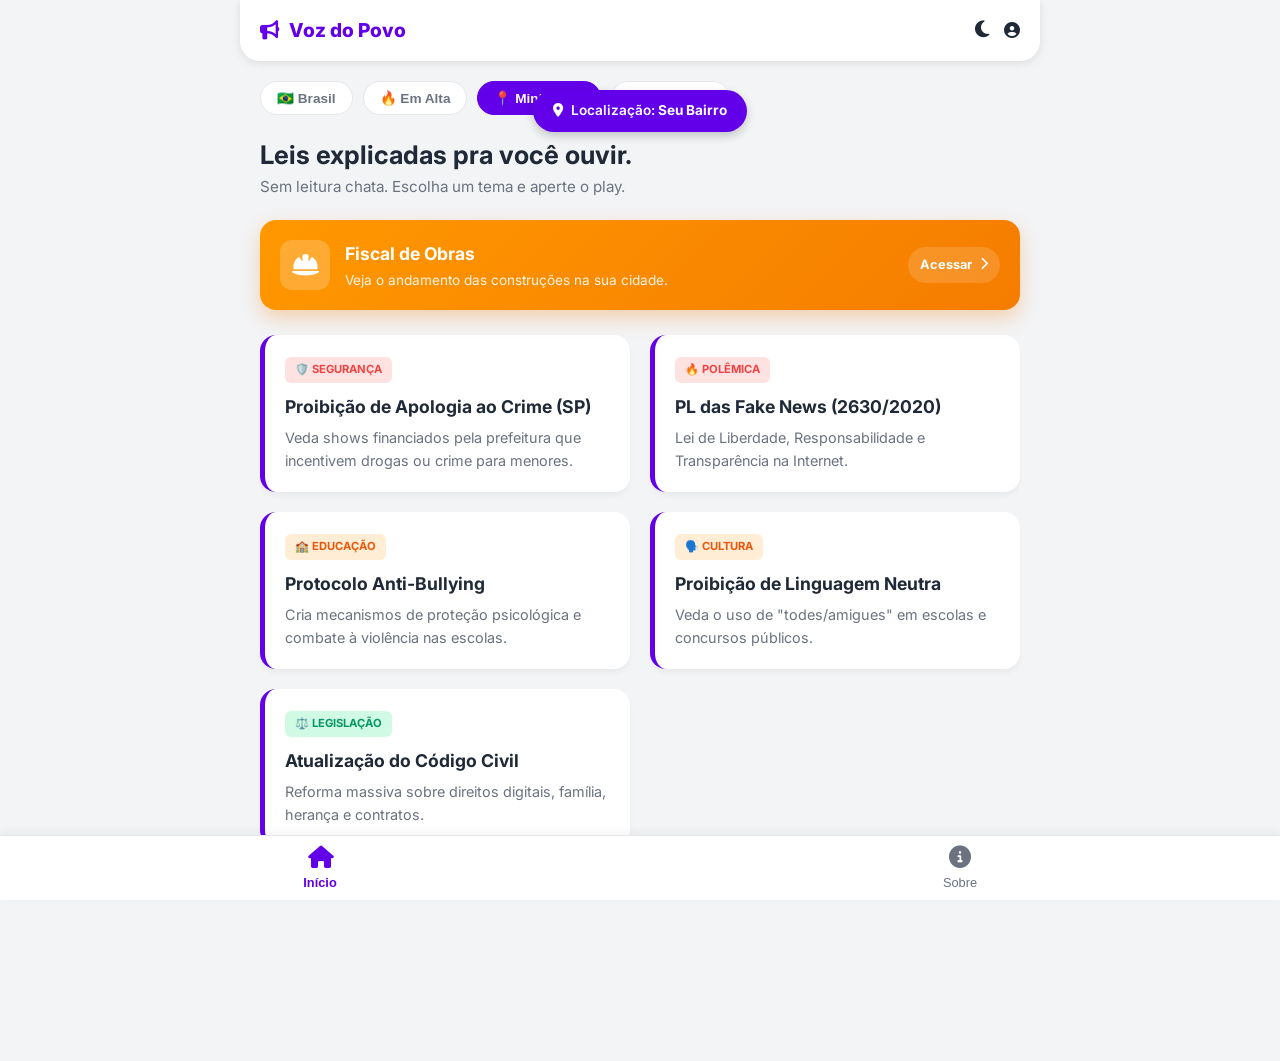
==== commit 5f7503fd: "Socorro Acaba pelo amor de Deus" ====
--- a/index.html
+++ b/index.html
@@ -3,13 +3,15 @@
 <head>
     <meta charset="UTF-8">
     <meta name="viewport" content="width=device-width, initial-scale=1.0">
-    <meta name="description" content="DesenroLEI: A política sem nó na cabeça.">
-    <title>DesenroLEI | Política sem nó</title>
-
-    <!-- NOVAS FONTES (Mantidas do seu código original + FontAwesome) -->
+    <meta name="description" content="Voz do Povo: Política traduzida para áudio.">
+    <title>Voz do Povo | Hackathon</title>
+
+    <!-- Fonte Google (Inter) -->
     <link rel="preconnect" href="https://fonts.googleapis.com">
     <link rel="preconnect" href="https://fonts.gstatic.com" crossorigin>
-    <link href="https://fonts.googleapis.com/css2?family=Archivo+Black&family=DM+Sans:ital,wght@0,400;0,500;0,700;1,400&display=swap" rel="stylesheet">
+    <link href="https://fonts.googleapis.com/css2?family=Inter:wght@300;400;600;800&display=swap" rel="stylesheet">
+
+    <!-- FontAwesome (Ícones) -->
     <link rel="stylesheet" href="https://cdnjs.cloudflare.com/ajax/libs/font-awesome/6.4.0/css/all.min.css">
 
     <!-- CSS Principal -->
@@ -20,10 +22,8 @@
     <!-- TOPO -->
     <header class="main-header">
         <div class="logo-container">
-            <!-- ALTERAÇÃO AQUI: Estrutura para o logo DesenroLEI -->
-            <h1 class="logo-desenrolei">
-                Desenro<span>LEI</span>
-            </h1>
+            <i class="fa-solid fa-bullhorn"></i>
+            <span>Voz do Povo</span>
         </div>
         <div class="header-actions">
             <!-- Botão Alternar Tema (Dark Mode) -->
@@ -54,13 +54,12 @@
                 <button class="filter-pill">🇧🇷 Brasil</button>
                 <button class="filter-pill">🔥 Em Alta</button>
                 <button class="filter-pill active">📍 Minha Rua</button>
-                <button class="filter-pill">📚 Educação</button>
+            <button class="filter-pill">📚 Educação</button>
             </div>
 
             <div class="hero-text">
-                <!-- ALTERAÇÃO AQUI: Slogan da marca nova -->
-                <h1>A política sem nó na cabeça.</h1>
-                <p>Traduzimos o "juridiquês" para a sua língua.</p>
+                <h1>Leis explicadas pra você ouvir.</h1>
+                <p>Sem leitura chata. Escolha um tema e aperte o play.</p>
             </div>
 
             <!-- BOX DE MONITORAMENTO DE OBRAS -->
@@ -132,7 +131,7 @@
                     <h1 id="pl-title-display">Título do Projeto</h1>
                     <p id="pl-summary-display">Resumo oficial...</p>
 
-                    <!-- BOTÃO DE DOWNLOAD GRANDE -->
+                    <!-- BOTÃO DE DOWNLOAD GRANDE (Opcional, mas bom manter) -->
                     <a id="btn-view-pdf" href="#" class="pdf-action-btn hidden" download>
                         <i class="fa-solid fa-file-pdf"></i> Baixar Documento Completo
                     </a>
@@ -146,7 +145,7 @@
                     <div class="input-group">
                         <input type="text" id="user-interest" placeholder="Ex: Futebol, Novela, Conversa de bar...">
                         
-                        <!-- BOTÃO PEQUENO DE DOWNLOAD -->
+                        <!-- NOVO BOTÃO PEQUENO DE DOWNLOAD (Substitui o Clipe) -->
                         <a id="mini-pdf-btn" href="#" download class="btn-icon-download" title="Baixar PDF Original" style="display: none;">
                             <i class="fa-solid fa-download"></i>
                         </a>
--- a/style.css
+++ b/style.css
@@ -1,100 +1,57 @@
 /* =========================================
-   0. IMPORTAÇÃO DA FONTE HAGRID
-   ========================================= */
-/* 
-   Para funcionar perfeitamente, coloque o arquivo da fonte
-   na pasta 'fonts' do seu projeto.
-*/
-@font-face {
-    font-family: 'Hagrid';
-    src: url('fonts/Hagrid-Heavy.woff2') format('woff2'),
-         url('fonts/Hagrid-Heavy.woff') format('woff'),
-         url('fonts/Hagrid-Heavy.ttf') format('truetype');
-    font-weight: 900;
-    font-style: normal;
-    font-display: swap;
-}
-
-/* =========================================
-   1. VARIÁVEIS E DESIGN SYSTEM (ESTILO "ABC")
+   1. VARIÁVEIS E CORES (SYSTEM THEME)
    ========================================= */
 :root {
-    /* --- Paleta de Cores "Pitch de Marca" --- */
-    --bg-cream: #F9F4EF;          /* Fundo Principal (Off-white/Creme) */
-    --orange-pop: #FF8C42;        /* Primária: Destaque, Títulos Gigantes */
-    --blue-brand: #5FA6C2;        /* Azul da marca DesenroLEI */
-    --purple-deep: #2D1B36;       /* Secundária: Texto Base, Bordas, Elementos Escuros */
-    --lilac-soft: #D46EB3;        /* Terciária: Detalhes, botões secundários */
-    --white: #FFFFFF;
+    /* Cores da Marca */
+    --primary-color: #6200ea;       /* Roxo Vibrante (Identidade) */
+    --primary-light: #b388ff;       /* Roxo Claro */
+    --primary-dark: #4a00b0;        /* Roxo Escuro */
     
-    /* Cores Semânticas */
-    --color-success: #00E676;     /* Verde Neon (Concordo) */
-    --color-danger: #FF1744;      /* Vermelho Neon (Discordo) */
-
-    /* Mapeamento de Variáveis (Light Mode Padrão) */
-    --bg-body: var(--bg-cream);
-    --bg-card: var(--white);
-    --bg-contrast: var(--purple-deep); /* Usado para fundos escuros de destaque */
+    --accent-color: #00e676;        /* Verde (Ação/Concordar) */
+    --danger-color: #ff1744;        /* Vermelho (Discordar) */
     
-    --text-main: var(--purple-deep);
-    --text-secondary: #6D5E75;    /* Um roxo acinzentado para subtítulos */
+    /* Padrão (Light Mode) */
+    --bg-body: #f3f4f6;             /* Cinza Fundo */
+    --bg-card: #ffffff;             /* Branco */
+    --bg-input: #ffffff;            /* Fundo de Inputs */
+    --text-main: #1f2937;           /* Texto Escuro */
+    --text-secondary: #6b7280;      /* Texto Cinza */
+    --border-color: #e5e7eb;
+    --shadow: 0 4px 6px -1px rgba(0, 0, 0, 0.05);
+
+    /* Tags de Categoria */
+    --tag-urgent-bg: #fee2e2; --tag-urgent-text: #ef4444;
+    --tag-money-bg: #d1fae5;  --tag-money-text: #059669;
+    --tag-shop-bg: #ffedd5;   --tag-shop-text: #ea580c;
+
+    /* Tags de Voto */
+    --tag-bg: #f3f4f6;
+    --tag-text: #4b5563;
+
+    /* Dimensões */
+    --nav-height: 70px;
+    --radius: 16px;
+}
+
+/* === MODO ESCURO (DARK MODE) === */
+body.dark-mode {
+    --bg-body: #121212;
+    --bg-card: #1e1e1e;
+    --bg-input: #2c2c2c;
+    --text-main: #e0e0e0;
+    --text-secondary: #a0a0a0;
+    --border-color: #333333;
+    --shadow: 0 4px 10px rgba(0, 0, 0, 0.5);
+
+    /* Tags no Dark Mode */
+    --tag-urgent-bg: #4a1a1a; --tag-urgent-text: #ff8a80;
+    --tag-money-bg: #1a3b2a;  --tag-money-text: #69f0ae;
+    --tag-shop-bg: #3e2723;   --tag-shop-text: #ffcc80;
     
-    --border-color: var(--purple-deep); 
-    --border-width: 2px;
-
-    /* --- Efeitos Visuais (Neo-Pop / Soft Brutalism) --- */
-    /* Sombra Sólida (Hard Shadow) - Sem desfoque, estilo "Sticker" */
-    --shadow-hard: 4px 4px 0px var(--purple-deep);
-    --shadow-hover: 2px 2px 0px var(--purple-deep);
-    --shadow-none: 0px 0px 0px var(--purple-deep);
-
-    /* Formas */
-    --radius-card: 12px;    /* Cantos levemente arredondados, mas firmes */
-    --radius-pill: 50px;    /* Formas de pílula */
-    
-    /* Tags (Categorias) */
-    --tag-urgent-bg: #FF6B6B; --tag-urgent-text: #2D1B36;
-    --tag-money-bg: #4ECDC4;  --tag-money-text: #2D1B36;
-    --tag-shop-bg: #FFE66D;   --tag-shop-text: #2D1B36;
-    
-    /* Tags (Voto) */
-    --tag-bg: var(--white);
-    --tag-text: var(--purple-deep);
-
-    /* --- FONTES (ATUALIZADO PARA HAGRID) --- */
-    /* Prioridade: Hagrid > Arial Black (Backup Grosso) > Sans-serif */
-    --font-titles: "Hagrid", "Arial Black", "Archivo Black", sans-serif;
-    
-    /* Fonte de texto normal */
-    --font-body: "DM Sans", "Helvetica Neue", Arial, sans-serif;
-}
-
-/* === MODO ESCURO (DARK MODE - INVERTIDO) === */
-body.dark-mode {
-    /* Lógica: Inverter Creme <-> Roxo Profundo */
-    --bg-body: #1A1025; 
-    --bg-card: #2D1B36;
-    --bg-contrast: #FF8C42; /* O contraste vira laranja no escuro */
-    
-    --text-main: #F9F4EF;   /* Texto vira Creme */
-    --text-secondary: #C8BAD1;
-    
-    --border-color: #4A2C59; /* Bordas um pouco mais claras para aparecer no fundo escuro */
-    --orange-pop: #FF8C42;   /* Laranja continua brilhando */
-    
-    /* Sombra muda para preto total no dark mode */
-    --shadow-hard: 4px 4px 0px #000000;
-    --shadow-hover: 2px 2px 0px #000000;
-    --shadow-none: 0px 0px 0px #000000;
-
-    /* Tags no Dark */
-    --tag-bg: #3E2723;
-    --tag-text: #FFE0B2;
-}
-
-/* =========================================
-   2. RESET E TIPOGRAFIA
-   ========================================= */
+    --tag-bg: #333;
+    --tag-text: #ccc;
+}
+
 * {
     margin: 0;
     padding: 0;
@@ -102,33 +59,16 @@
 }
 
 body {
-    font-family: var(--font-body);
+    font-family: 'Inter', sans-serif;
     background-color: var(--bg-body);
     color: var(--text-main);
-    padding-bottom: 100px; /* Espaço para nav mobile */
+    padding-bottom: 100px; /* Espaço para navegação mobile */
     line-height: 1.6;
     -webkit-font-smoothing: antialiased;
     transition: background 0.3s, color 0.3s;
 }
 
-/* Títulos Chunky (Pesados - Estilo da Imagem) */
-h1, h2, h3 {
-    font-family: var(--font-titles); /* Usa Hagrid/Arial Black */
-    text-transform: none;
-    font-weight: 900; /* Peso máximo */
-    letter-spacing: -0.04em; /* Levemente junto para estilo brutalista */
-    line-height: 1.1;
-}
-
-/* Utilitários de Animação */
-.hidden { display: none !important; }
-.view { animation: slideUpFade 0.5s cubic-bezier(0.175, 0.885, 0.32, 1.275); }
-
-@keyframes slideUpFade {
-    from { opacity: 0; transform: translateY(20px); }
-    to { opacity: 1; transform: translateY(0); }
-}
-
+/* Container Centralizado */
 #app-container {
     max-width: 600px;
     margin: 0 auto;
@@ -136,170 +76,161 @@
     min-height: 100vh;
 }
 
-/* =========================================
-   3. HEADER (TOPO)
+/* Utilitários */
+.hidden { display: none !important; }
+.view { animation: fadeIn 0.4s ease-out; }
+
+@keyframes fadeIn {
+    from { opacity: 0; transform: translateY(10px); }
+    to { opacity: 1; transform: translateY(0); }
+}
+
+/* =========================================
+   2. HEADER (TOPO)
    ========================================= */
 .main-header {
-    background-color: var(--bg-body); /* Fundo se funde ao body para limpeza visual */
-    padding: 20px;
+    background-color: var(--bg-card);
+    padding: 15px 20px;
     display: flex;
     justify-content: space-between;
     align-items: center;
     position: sticky;
     top: 0;
     z-index: 50;
-    /* Borda sólida embaixo */
-    border-bottom: var(--border-width) solid var(--border-color);
+    box-shadow: 0 2px 10px rgba(0,0,0,0.1);
+    border-bottom-left-radius: 20px;
+    border-bottom-right-radius: 20px;
     max-width: 600px;
     margin: 0 auto;
-    transition: border-color 0.3s;
+    transition: background-color 0.3s;
 }
 
 .logo-container {
-    display: flex;
-    align-items: center;
-    text-decoration: none;
-}
-
-/* LOGO COM FONTE HAGRID */
-.logo-desenrolei {
-    font-family: var(--font-titles);
-    font-size: 2.4rem; /* Aumentei um pouco pois Hagrid fica bem grande */
-    font-weight: 900;
-    letter-spacing: -1.5px;
-    color: var(--blue-brand); /* Azul do "Desenro" */
-    margin: 0;
-    text-shadow: none; 
-}
-
-.logo-desenrolei span {
-    color: var(--orange-pop); /* Laranja do "LEI" */
-    text-transform: uppercase;
-}
-
-.header-actions { display: flex; gap: 12px; align-items: center; }
-
-/* Botões Circulares no Header */
-.theme-toggle, .user-icon {
-    width: 45px;
-    height: 45px;
-    border-radius: 50%;
-    border: var(--border-width) solid var(--border-color);
-    background: var(--bg-card);
+    font-weight: 800;
+    font-size: 1.2rem;
+    color: var(--primary-color);
+    display: flex;
+    align-items: center;
+    gap: 10px;
+}
+
+.header-actions {
+    display: flex;
+    gap: 15px;
+    align-items: center;
+}
+
+/* Botão Toggle Dark Mode */
+.theme-toggle {
+    background: none;
+    border: none;
+    font-size: 1.2rem;
+    cursor: pointer;
     color: var(--text-main);
-    display: flex;
-    align-items: center;
-    justify-content: center;
-    cursor: pointer;
-    font-size: 1.1rem;
-    box-shadow: var(--shadow-hard); /* Sombra dura */
-    transition: transform 0.1s, box-shadow 0.1s;
-}
-
-/* Efeito de Clique "Pressionar Botão Real" */
-.theme-toggle:active, .user-icon:active {
-    transform: translate(4px, 4px);
-    box-shadow: var(--shadow-none);
-}
-
-/* =========================================
-   4. HOME & COMPONENTES
+    transition: transform 0.2s;
+}
+.theme-toggle:active { transform: rotate(20deg); }
+
+/* =========================================
+   3. HOME & CARDS
    ========================================= */
 .hero-text { 
-    margin: 30px 0; 
+    margin: 20px 0; 
     text-align: left; 
 }
-.hero-text h1 { 
-    font-size: 2.2rem;
-    color: var(--text-main);
-    font-family: var(--font-titles); /* Hagrid */
-    font-weight: 900;
-    letter-spacing: -1px;
-    text-shadow: none;
-    line-height: 1;
-}
-body.dark-mode .hero-text h1 { 
-    color: var(--white);
-}
-
-.hero-text p { 
-    color: var(--text-secondary); 
-    font-size: 1.1rem; 
-    margin-top: 10px; 
-    font-weight: 500;
-}
-
-/* Filtros (Pills) */
+.hero-text h1 { font-size: 1.6rem; margin-bottom: 5px; color: var(--text-main); line-height: 1.2; }
+.hero-text p { color: var(--text-secondary); font-size: 0.95rem; }
+
+/* Filtros (Scroll Horizontal) */
 .filter-scroll {
     display: flex;
-    gap: 12px;
-    margin-bottom: 25px;
+    gap: 10px;
+    margin-bottom: 20px;
     overflow-x: auto;
-    padding: 5px 5px 15px 5px;
-    scrollbar-width: none;
+    padding-bottom: 5px;
+    scrollbar-width: none; 
+    -ms-overflow-style: none;
 }
 .filter-scroll::-webkit-scrollbar { display: none; }
 
 .filter-pill {
     background: var(--bg-card);
-    border: var(--border-width) solid var(--border-color);
-    color: var(--text-main);
-    padding: 10px 20px;
-    border-radius: var(--radius-pill);
-    font-family: var(--font-titles); /* Hagrid */
-    font-size: 0.8rem;
-    font-weight: 900;
+    border: 1px solid var(--border-color);
+    color: var(--text-secondary);
+    padding: 8px 16px;
+    border-radius: 20px;
+    font-size: 0.85rem;
+    font-weight: 600;
     white-space: nowrap;
     cursor: pointer;
-    box-shadow: var(--shadow-hard);
-    transition: all 0.1s;
-}
-
+    transition: all 0.2s;
+}
 .filter-pill.active {
-    background: var(--purple-deep);
-    color: var(--orange-pop);
-    box-shadow: var(--shadow-hover);
-    transform: translate(2px, 2px);
-}
-.filter-pill:active {
-    box-shadow: var(--shadow-none);
-    transform: translate(4px, 4px);
-}
-
-/* === MONITOR CARD (Estilo Destaque Laranja) === */
+    background: var(--primary-color);
+    color: white;
+    border-color: var(--primary-color);
+}
+
+/* Cards de Projetos */
+.cards-container { display: flex; flex-direction: column; gap: 15px; }
+
+.pl-card {
+    background: var(--bg-card);
+    padding: 20px;
+    border-radius: var(--radius);
+    box-shadow: var(--shadow);
+    cursor: pointer;
+    border-left: 5px solid var(--primary-color);
+    transition: transform 0.2s, background 0.3s;
+}
+
+.pl-card:active { transform: scale(0.98); }
+
+.pl-card h3 { font-size: 1.1rem; margin: 10px 0 5px; color: var(--text-main); }
+.pl-card p { color: var(--text-secondary); font-size: 0.9rem; }
+
+/* Tags Coloridas (Badges) */
+.tag-badge {
+    font-size: 0.7rem;
+    padding: 4px 10px;
+    border-radius: 6px;
+    font-weight: 700;
+    text-transform: uppercase;
+    display: inline-block;
+}
+.tag-badge.urgent { background: var(--tag-urgent-bg); color: var(--tag-urgent-text); }
+.tag-badge.money { background: var(--tag-money-bg); color: var(--tag-money-text); }
+.tag-badge.shop { background: var(--tag-shop-bg); color: var(--tag-shop-text); }
+
+/* =========================================
+   CARD DE OBRAS
+   ========================================= */
 .monitor-card {
-    background: var(--orange-pop);
-    color: var(--white); /* Texto branco no fundo laranja */
+    background: linear-gradient(135deg, #FF9800 0%, #F57C00 100%);
+    color: white;
     padding: 20px;
-    border-radius: var(--radius-card);
-    border: var(--border-width) solid var(--border-color);
+    border-radius: var(--radius);
     display: flex;
     align-items: center;
     gap: 15px;
-    margin-bottom: 30px;
-    cursor: pointer;
-    box-shadow: var(--shadow-hard);
-    transition: transform 0.1s, box-shadow 0.1s;
+    margin-bottom: 25px;
+    cursor: pointer;
+    box-shadow: 0 8px 20px rgba(245, 124, 0, 0.3);
+    transition: transform 0.2s, box-shadow 0.2s;
     position: relative;
     overflow: hidden;
 }
 
 .monitor-card:hover {
-    transform: translate(-2px, -2px);
-    box-shadow: 6px 6px 0px var(--purple-deep);
-}
-.monitor-card:active {
-    transform: translate(2px, 2px);
-    box-shadow: var(--shadow-none);
+    transform: translateY(-2px);
+    box-shadow: 0 12px 25px rgba(245, 124, 0, 0.4);
 }
 
 .monitor-icon {
-    background: rgba(255,255,255,0.2);
-    color: var(--white);
+    background: rgba(255, 255, 255, 0.2);
     width: 50px;
     height: 50px;
-    border-radius: 10px;
-    border: 2px solid var(--purple-deep);
+    border-radius: 12px;
     display: flex;
     align-items: center;
     justify-content: center;
@@ -307,148 +238,81 @@
     flex-shrink: 0;
 }
 
-.monitor-info h3 { font-size: 1.2rem; margin-bottom: 2px; color: white; }
-.monitor-info p { font-size: 0.9rem; font-weight: 700; opacity: 0.9; line-height: 1.2; }
+.monitor-info { flex: 1; }
+.monitor-info h3 { font-size: 1.1rem; margin-bottom: 4px; font-weight: 700; color: white; }
+.monitor-info p { font-size: 0.85rem; opacity: 0.9; line-height: 1.3; margin: 0; color: white; }
 
 .monitor-action {
-    background: var(--white);
-    color: var(--purple-deep);
-    padding: 8px 14px;
-    border-radius: var(--radius-pill);
+    display: flex;
+    align-items: center;
+    gap: 8px;
     font-size: 0.8rem;
-    font-family: var(--font-titles); /* Hagrid */
-    text-transform: uppercase;
-    font-weight: 900;
-    display: flex; align-items: center; gap: 5px;
-    border: 2px solid var(--purple-deep);
-}
-
-/* === CARDS DE PROJETOS === */
-.cards-container { display: flex; flex-direction: column; gap: 20px; }
-
-.pl-card {
+    font-weight: 700;
+    background: rgba(255, 255, 255, 0.15);
+    padding: 8px 12px;
+    border-radius: 20px;
+    white-space: nowrap;
+}
+
+@media (max-width: 380px) {
+    .monitor-action span { display: none; }
+}
+
+/* =========================================
+   4. DETALHES & INPUT
+   ========================================= */
+.nav-back {
+    display: flex;
+    align-items: center;
+    gap: 8px;
+    color: var(--text-secondary);
+    font-weight: 600;
+    margin-bottom: 20px;
+    cursor: pointer;
+}
+
+.pl-header-detail h1 { font-size: 1.4rem; margin-bottom: 8px; color: var(--text-main); line-height: 1.3; }
+.pl-header-detail p { color: var(--text-secondary); border-left: 3px solid var(--border-color); padding-left: 10px; font-size: 0.95rem; }
+
+/* === BOTÃO GRANDE DE PDF === */
+.pdf-action-btn {
+    display: inline-flex;
+    align-items: center;
+    gap: 8px;
+    margin-top: 15px;
+    padding: 10px 20px;
+    background-color: #e63946; /* Vermelho PDF */
+    color: white;
+    text-decoration: none;
+    border-radius: 50px;
+    font-size: 0.9rem;
+    font-weight: 700;
+    transition: background 0.2s, transform 0.2s;
+    box-shadow: 0 4px 10px rgba(230, 57, 70, 0.3);
+}
+.pdf-action-btn:hover {
+    background-color: #d62828;
+    transform: translateY(-2px);
+}
+.pdf-action-btn.hidden {
+    display: none;
+}
+
+.divider { border: 0; height: 1px; background: var(--border-color); margin: 25px 0; }
+
+/* Box de Input */
+.ai-interaction-box {
     background: var(--bg-card);
     padding: 20px;
-    border-radius: var(--radius-card);
-    /* Borda grossa em tudo, não só na esquerda */
-    border: var(--border-width) solid var(--border-color);
-    box-shadow: var(--shadow-hard);
-    cursor: pointer;
-    transition: transform 0.1s, box-shadow 0.1s;
-    position: relative;
-}
-
-.pl-card:hover {
-    transform: translate(-1px, -1px);
-    box-shadow: 5px 5px 0px var(--border-color);
-}
-.pl-card:active {
-    transform: translate(3px, 3px);
-    box-shadow: 1px 1px 0px var(--border-color);
-}
-
-/* Remove a borda esquerda colorida antiga e usa a cor no título se quiser */
-.pl-card h3 { font-size: 1.3rem; margin: 12px 0 8px; color: var(--text-main); }
-.pl-card p { color: var(--text-secondary); font-size: 1rem; }
-
-/* Badges (Tags) */
-.tag-badge {
-    font-size: 0.7rem;
-    padding: 6px 12px;
-    border-radius: var(--radius-pill);
-    border: 2px solid var(--border-color); /* Borda na tag também */
-    font-weight: 900;
-    text-transform: uppercase;
-    font-family: var(--font-titles); /* Hagrid */
-    display: inline-block;
-    color: var(--purple-deep); /* Texto sempre escuro para contraste nas cores pastel */
-}
-.tag-badge.urgent { background: var(--tag-urgent-bg); }
-.tag-badge.money { background: var(--tag-money-bg); }
-.tag-badge.shop { background: var(--tag-shop-bg); }
-
-/* =========================================
-   5. DETALHES & INPUT
-   ========================================= */
-.nav-back {
-    display: inline-flex;
-    align-items: center;
-    gap: 8px;
+    border-radius: var(--radius);
+    box-shadow: var(--shadow);
+}
+
+.ai-interaction-box label {
+    font-weight: 600;
+    display: block;
+    margin-bottom: 10px;
     color: var(--text-main);
-    font-family: var(--font-titles); /* Hagrid */
-    text-transform: uppercase;
-    font-weight: 900;
-    font-size: 0.85rem;
-    background: var(--white);
-    padding: 8px 16px;
-    border: var(--border-width) solid var(--border-color);
-    border-radius: var(--radius-pill);
-    margin-bottom: 25px;
-    cursor: pointer;
-    box-shadow: var(--shadow-hard);
-    transition: 0.1s;
-}
-.nav-back:active { transform: translate(4px, 4px); box-shadow: var(--shadow-none); }
-
-body.dark-mode .nav-back { background: var(--orange-pop); color: var(--purple-deep); }
-
-.pl-header-detail h1 { 
-    font-size: 2rem; 
-    margin-bottom: 10px; 
-    color: var(--text-main);
-    text-shadow: none;
-}
-body.dark-mode .pl-header-detail h1 { text-shadow: none; }
-
-.pl-header-detail p { 
-    color: var(--text-main); 
-    border-left: 4px solid var(--orange-pop);
-    padding-left: 15px; 
-    font-size: 1.1rem; 
-    font-style: italic;
-}
-
-/* Botão PDF Grande */
-.pdf-action-btn {
-    display: inline-flex;
-    align-items: center;
-    gap: 10px;
-    margin-top: 20px;
-    padding: 12px 25px;
-    background-color: var(--lilac-soft);
-    color: var(--white);
-    text-decoration: none;
-    border-radius: var(--radius-pill);
-    border: var(--border-width) solid var(--border-color);
-    font-size: 0.9rem;
-    font-family: var(--font-titles); /* Hagrid */
-    text-transform: uppercase;
-    font-weight: 900;
-    box-shadow: var(--shadow-hard);
-    transition: 0.1s;
-}
-.pdf-action-btn:hover { transform: translate(-1px, -1px); }
-.pdf-action-btn:active { transform: translate(3px, 3px); box-shadow: var(--shadow-none); }
-.pdf-action-btn.hidden { display: none; }
-
-.divider { border: 0; height: 2px; background: var(--border-color); margin: 30px 0; opacity: 0.2; }
-
-/* Box de Input (Chat) */
-.ai-interaction-box {
-    background: var(--bg-card);
-    padding: 25px;
-    border-radius: var(--radius-card);
-    border: var(--border-width) solid var(--border-color);
-    box-shadow: var(--shadow-hard);
-}
-
-.ai-interaction-box label {
-    font-family: var(--font-titles); /* Hagrid */
-    text-transform: uppercase;
-    font-weight: 900;
-    display: block;
-    margin-bottom: 12px;
-    color: var(--blue-brand); /* Azul no label */
     font-size: 0.9rem;
 }
 
@@ -456,276 +320,321 @@
 
 .input-group input {
     flex: 1;
-    padding: 12px 15px;
-    background: var(--bg-body);
+    padding: 12px;
+    background: var(--bg-input);
     color: var(--text-main);
     border: 2px solid var(--border-color);
     border-radius: 12px;
     font-size: 1rem;
-    font-family: var(--font-body);
     outline: none;
-    transition: background 0.2s;
-}
-.input-group input:focus { background: var(--white); border-color: var(--orange-pop); }
-
-/* Botão Pequeno Download */
+    transition: border 0.2s;
+}
+.input-group input:focus { border-color: var(--primary-color); }
+
+/* === BOTÃO PEQUENO DE DOWNLOAD DO PDF === */
 .input-group .btn-icon-download {
-    display: flex; align-items: center; justify-content: center;
+    display: flex;
+    align-items: center;
+    justify-content: center;
     width: 50px;
-    background: var(--white);
-    color: var(--text-main);
-    border: 2px solid var(--border-color);
+    background: #e0e7ff;
+    color: var(--primary-color);
     border-radius: 12px;
     font-size: 1.2rem;
     cursor: pointer;
     text-decoration: none;
+    transition: background 0.2s, transform 0.1s;
     margin-right: 5px;
-    box-shadow: 2px 2px 0px var(--border-color);
-}
-.input-group .btn-icon-download:active { transform: translate(2px, 2px); box-shadow: none; }
+}
+.input-group .btn-icon-download:hover { background: #c7d2fe; }
+.input-group .btn-icon-download:active { transform: scale(0.95); }
+
+/* Ajuste botão de download no Dark Mode */
+body.dark-mode .input-group .btn-icon-download {
+    background: #333;
+    color: var(--primary-light);
+}
 
 /* Botão Enviar */
 .input-group button {
-    width: 55px;
-    background: var(--orange-pop);
-    color: var(--white);
-    border: 2px solid var(--border-color);
+    width: 50px;
+    background: var(--primary-color);
+    color: white;
+    border: none;
     border-radius: 12px;
     font-size: 1.2rem;
     cursor: pointer;
-    box-shadow: 2px 2px 0px var(--border-color);
-    transition: 0.1s;
-}
-.input-group button:hover { background: #FF9E60; }
-.input-group button:active { transform: translate(2px, 2px); box-shadow: none; }
-
-/* =========================================
-   6. PLAYER DE ÁUDIO (ESTILO CASSETE/RETRO)
+    transition: background 0.2s;
+}
+.input-group button:hover { background: var(--primary-dark); }
+
+/* =========================================
+   5. PLAYER DE ÁUDIO
    ========================================= */
 .audio-card {
-    background: var(--bg-contrast); /* Roxo Escuro no Light, Laranja no Dark */
-    color: var(--white);
-    padding: 25px;
-    border: var(--border-width) solid var(--border-color);
-    border-radius: var(--radius-card);
-    margin: 30px 0;
-    box-shadow: var(--shadow-hard);
-    animation: slideUpFade 0.5s;
-    display: flex; flex-direction: column; gap: 15px;
-}
-body.dark-mode .audio-card { color: var(--purple-deep); border-color: var(--white); }
+    background: linear-gradient(135deg, var(--primary-color) 0%, #7c4dff 100%);
+    color: white;
+    padding: 20px;
+    border-radius: 20px;
+    margin: 25px 0 20px;
+    box-shadow: 0 10px 20px rgba(98, 0, 234, 0.25);
+    animation: slideUp 0.5s;
+    display: flex;
+    flex-direction: column;
+    gap: 15px;
+}
 
 .audio-header {
-    font-family: var(--font-titles); /* Hagrid */
-    color: var(--orange-pop);
-    display: flex; align-items: center; gap: 10px;
-    font-size: 0.9rem;
+    display: flex;
+    align-items: center;
+    gap: 10px;
+    font-size: 0.8rem;
+    text-transform: uppercase;
     letter-spacing: 1px;
-    font-weight: 900;
-}
-body.dark-mode .audio-header { color: var(--purple-deep); }
-
+    opacity: 0.9;
+    font-weight: 700;
+}
+
+.audio-controls-wrapper {
+    display: flex;
+    flex-direction: column;
+    gap: 12px;
+    width: 100%;
+}
+
+/* Barrinha de Progresso */
 .progress-container { width: 100%; }
 
 #speech-progress {
     width: 100%;
-    height: 12px;
-    background: rgba(255, 255, 255, 0.2);
-    border: 2px solid rgba(0,0,0,0.3);
-    border-radius: 10px;
+    height: 6px;
+    background: rgba(255, 255, 255, 0.3);
+    border-radius: 5px;
     outline: none;
     -webkit-appearance: none;
+    cursor: default;
 }
 
 #speech-progress::-webkit-slider-thumb {
     -webkit-appearance: none;
-    width: 20px; height: 20px;
-    background: var(--orange-pop);
-    border: 2px solid var(--white);
+    width: 14px;
+    height: 14px;
     border-radius: 50%;
-    cursor: pointer;
-}
-
-.buttons-row { display: flex; align-items: center; justify-content: space-between; gap: 10px; }
+    background: #fff;
+    cursor: default;
+    box-shadow: 0 0 10px rgba(255,255,255,0.8);
+}
+
+/* Linha de Botões */
+.buttons-row {
+    display: flex;
+    align-items: center;
+    justify-content: space-between;
+    gap: 10px;
+}
 
 #speed-select {
     background: rgba(255, 255, 255, 0.2);
-    border: 2px solid rgba(255, 255, 255, 0.4);
-    color: inherit;
-    padding: 8px;
-    border-radius: 10px;
-    font-weight: 700;
-    cursor: pointer;
-}
-#speed-select option { background: var(--purple-deep); color: white; }
-
+    border: 1px solid rgba(255, 255, 255, 0.3);
+    color: #fff;
+    padding: 8px 12px;
+    border-radius: 20px;
+    font-size: 0.85rem;
+    font-weight: 600;
+    cursor: pointer;
+    outline: none;
+}
+
+#speed-select option { background: #333; color: white; }
+
+/* Botão Play Principal */
 #play-pause-btn {
     flex: 1;
-    background: var(--white);
-    color: var(--purple-deep);
-    border: 2px solid var(--purple-deep);
-    padding: 10px;
-    border-radius: var(--radius-pill);
-    font-family: var(--font-titles); /* Hagrid */
-    text-transform: uppercase;
-    font-weight: 900;
-    cursor: pointer;
-    box-shadow: 3px 3px 0px rgba(0,0,0,0.5);
-}
-#play-pause-btn:active { transform: translate(3px, 3px); box-shadow: none; }
-#play-pause-btn.playing { background: #FFFF00; }
-
+    background: white;
+    color: var(--primary-color);
+    border: none;
+    padding: 10px 20px;
+    border-radius: 30px;
+    font-weight: 800;
+    font-size: 0.9rem;
+    cursor: pointer;
+    display: flex;
+    align-items: center;
+    justify-content: center;
+    gap: 8px;
+    transition: transform 0.1s;
+}
+
+#play-pause-btn:active { transform: scale(0.95); }
+#play-pause-btn.playing { background: #ffeb3b; color: black; }
+
+/* Botão Stop */
 .stop-btn {
-    width: 45px; height: 45px;
+    width: 40px;
+    height: 40px;
     background: rgba(255,255,255,0.2);
-    color: inherit;
-    border: 2px solid rgba(255,255,255,0.4);
+    color: white;
+    border: none;
     border-radius: 50%;
     cursor: pointer;
-    display: flex; justify-content: center; align-items: center;
-}
-.stop-btn:hover { background: rgba(255,255,255,0.3); }
+    display: flex;
+    align-items: center;
+    justify-content: center;
+    font-size: 1rem;
+    transition: background 0.2s;
+}
+.stop-btn:hover { background: rgba(255,255,255,0.4); }
 
 /* Texto Transcrição */
 #explanation-content {
     background: var(--bg-card);
     padding: 20px;
-    border-radius: var(--radius-card);
-    border: var(--border-width) solid var(--border-color);
+    border-radius: var(--radius);
     margin-bottom: 20px;
-    box-shadow: var(--shadow-hard);
-}
-#explanation-content h3 { color: var(--text-secondary); font-size: 1rem; margin-bottom: 10px; }
-
-/* =========================================
-   7. VOTAÇÃO E FEEDBACK
+    border: 1px solid var(--border-color);
+}
+#explanation-content h3 { font-size: 1rem; margin-bottom: 10px; color: var(--text-secondary); }
+#text-output { color: var(--text-main); line-height: 1.6; font-size: 1.05rem; }
+
+/* =========================================
+   6. VOTAÇÃO E FEEDBACK
    ========================================= */
 .vote-box {
-    background: var(--lilac-soft); /* Fundo Lilás para destacar */
-    padding: 30px 20px;
-    border-radius: var(--radius-card);
-    border: var(--border-width) solid var(--border-color);
+    background: var(--bg-card);
+    padding: 25px 20px;
+    border-radius: var(--radius);
     text-align: center;
-    margin-top: 30px;
-    box-shadow: var(--shadow-hard);
-}
-body.dark-mode .vote-box { background: #3E2723; }
-
-.vote-box h3 { margin-bottom: 20px; color: var(--white); font-size: 1.2rem; text-shadow: 1px 1px 0 var(--purple-deep); font-family: var(--font-titles); }
-body.dark-mode .vote-box h3 { text-shadow: none; }
+    margin-top: 20px;
+    box-shadow: var(--shadow);
+    border: 1px solid var(--border-color);
+}
+
+.vote-box h3 { margin-bottom: 20px; color: var(--text-main); font-size: 1rem; }
 
 .thumbs-container { display: flex; gap: 15px; justify-content: center; }
 
 .thumb-btn {
     flex: 1;
     padding: 15px;
-    border: 2px solid var(--purple-deep);
-    background: var(--white);
-    color: var(--purple-deep);
+    border: 2px solid var(--border-color);
+    background: var(--bg-input);
+    color: var(--text-main);
     border-radius: 12px;
     font-weight: 700;
     font-size: 1rem;
     cursor: pointer;
-    display: flex; align-items: center; justify-content: center; gap: 8px;
-    box-shadow: 4px 4px 0px rgba(0,0,0,0.2);
-    transition: 0.1s;
-}
-
-.thumb-btn:active { transform: translate(4px, 4px); box-shadow: none; }
-.thumb-btn.up:hover { background: var(--color-success); }
-.thumb-btn.down:hover { background: var(--color-danger); }
+    display: flex;
+    align-items: center;
+    justify-content: center;
+    gap: 8px;
+    transition: all 0.2s;
+}
+
+.thumb-btn.up:hover { background: rgba(0, 230, 118, 0.1); border-color: var(--accent-color); color: var(--accent-color); }
+.thumb-btn.down:hover { background: rgba(255, 23, 68, 0.1); border-color: var(--danger-color); color: var(--danger-color); }
 
 .tags-cloud {
     margin-top: 20px;
     padding-top: 15px;
-    border-top: 2px dashed rgba(0,0,0,0.1);
-    display: flex; flex-wrap: wrap; gap: 10px; justify-content: center;
-    animation: slideUpFade 0.3s;
-}
-
-.tags-cloud p { width: 100%; font-size: 0.9rem; font-weight: bold; color: var(--purple-deep); margin-bottom: 5px; }
-body.dark-mode .tags-cloud p { color: #fff; }
+    border-top: 1px dashed var(--border-color);
+    display: flex;
+    flex-wrap: wrap;
+    gap: 8px;
+    justify-content: center;
+    animation: slideUp 0.3s;
+}
+
+.tags-cloud p { width: 100%; font-size: 0.85rem; color: var(--text-secondary); margin-bottom: 8px; }
 
 .tags-cloud button {
     background: var(--tag-bg);
-    border: 2px solid var(--border-color);
-    padding: 8px 16px;
+    border: 1px solid var(--border-color);
+    padding: 8px 14px;
     border-radius: 20px;
     font-size: 0.85rem;
-    font-weight: 600;
-    color: var(--tag-text);
-    cursor: pointer;
-    transition: 0.2s;
+    color: var(--text-main);
+    cursor: pointer;
+    transition: background 0.2s;
 }
 
 .tags-cloud button:hover {
-    background: var(--purple-deep);
-    color: var(--white);
-}
-
-/* Toast GPS */
+    background: var(--primary-color);
+    color: white;
+    border-color: var(--primary-color);
+}
+
+/* Notificação GPS (Toast) */
 .gps-toast {
     position: fixed;
-    top: 90px; left: 50%; transform: translateX(-50%);
-    background: var(--purple-deep);
-    color: var(--white);
-    padding: 12px 24px;
+    top: 90px;
+    left: 50%;
+    transform: translateX(-50%);
+    background: var(--primary-color);
+    color: white;
+    padding: 10px 20px;
     border-radius: 30px;
-    border: 2px solid var(--orange-pop);
-    font-size: 0.9rem;
+    font-size: 0.85rem;
     font-weight: 600;
-    box-shadow: var(--shadow-hard);
+    box-shadow: 0 4px 10px rgba(0,0,0,0.2);
     z-index: 100;
-    display: flex; align-items: center; gap: 10px;
+    display: flex;
+    align-items: center;
+    gap: 8px;
     animation: slideDown 0.5s ease-out;
 }
-
-@keyframes slideDown { from { opacity: 0; transform: translate(-50%, -20px); } to { opacity: 1; transform: translate(-50%, 0); } }
 
 /* Loader */
 #loader {
     text-align: center;
     padding: 30px;
-    color: var(--purple-deep);
-    font-family: var(--font-titles); /* ATUALIZADO */
-    font-weight: 900;
-    display: flex; flex-direction: column; align-items: center; gap: 15px;
-}
-body.dark-mode #loader { color: var(--orange-pop); }
+    color: var(--primary-color);
+    font-weight: 600;
+    display: flex;
+    flex-direction: column;
+    align-items: center;
+    gap: 10px;
+}
+
+@keyframes slideDown { from { opacity: 0; transform: translate(-50%, -20px); } to { opacity: 1; transform: translate(-50%, 0); } }
+@keyframes slideUp { from { opacity: 0; transform: translateY(10px); } to { opacity: 1; transform: translateY(0); } }
+
+/* =========================================
+   7. MEDIA QUERIES (DESKTOP)
+   ========================================= */
+@media (min-width: 768px) {
+    .main-header, #app-container { max-width: 800px; }
+    .cards-container { display: grid; grid-template-columns: 1fr 1fr; gap: 20px; }
+}
 
 /* =========================================
    8. NAVEGAÇÃO MOBILE
    ========================================= */
 .bottom-nav {
     position: fixed;
-    bottom: 0; left: 0; width: 100%;
-    background: var(--purple-deep); /* Barra escura */
+    bottom: 0;
+    left: 0;
+    width: 100%;
+    background: var(--bg-card);
     display: flex;
     justify-content: space-around;
-    padding: 15px 0;
-    border-top: 4px solid var(--orange-pop); /* Linha grossa laranja no topo */
+    padding: 10px 0;
+    border-top: 1px solid var(--border-color);
+    box-shadow: 0 -2px 10px rgba(0,0,0,0.05);
     z-index: 100;
 }
 
 .nav-btn {
     background: none;
     border: none;
-    color: rgba(255,255,255,0.5);
+    color: var(--text-secondary);
     font-size: 0.8rem;
-    display: flex; flex-direction: column; align-items: center; gap: 5px;
+    display: flex;
+    flex-direction: column;
+    align-items: center;
+    gap: 5px;
     cursor: pointer;
     flex: 1;
-    font-family: var(--font-titles); /* ATUALIZADO */
-}
-
-.nav-btn i { font-size: 1.5rem; margin-bottom: 2px; transition: transform 0.2s; }
-.nav-btn.active { color: var(--orange-pop); font-weight: 700; }
-.nav-btn.active i { transform: scale(1.2); }
-
-/* =========================================
-   9. MEDIA QUERIES
-   ========================================= */
-@media (min-width: 768px) {
-    .main-header, #app-container { max-width: 800px; }
-    .cards-container { display: grid; grid-template-columns: 1fr 1fr; gap: 25px; }
-}+}
+
+.nav-btn i { font-size: 1.4rem; margin-bottom: 2px; }
+.nav-btn.active { color: var(--primary-color); font-weight: 600; }
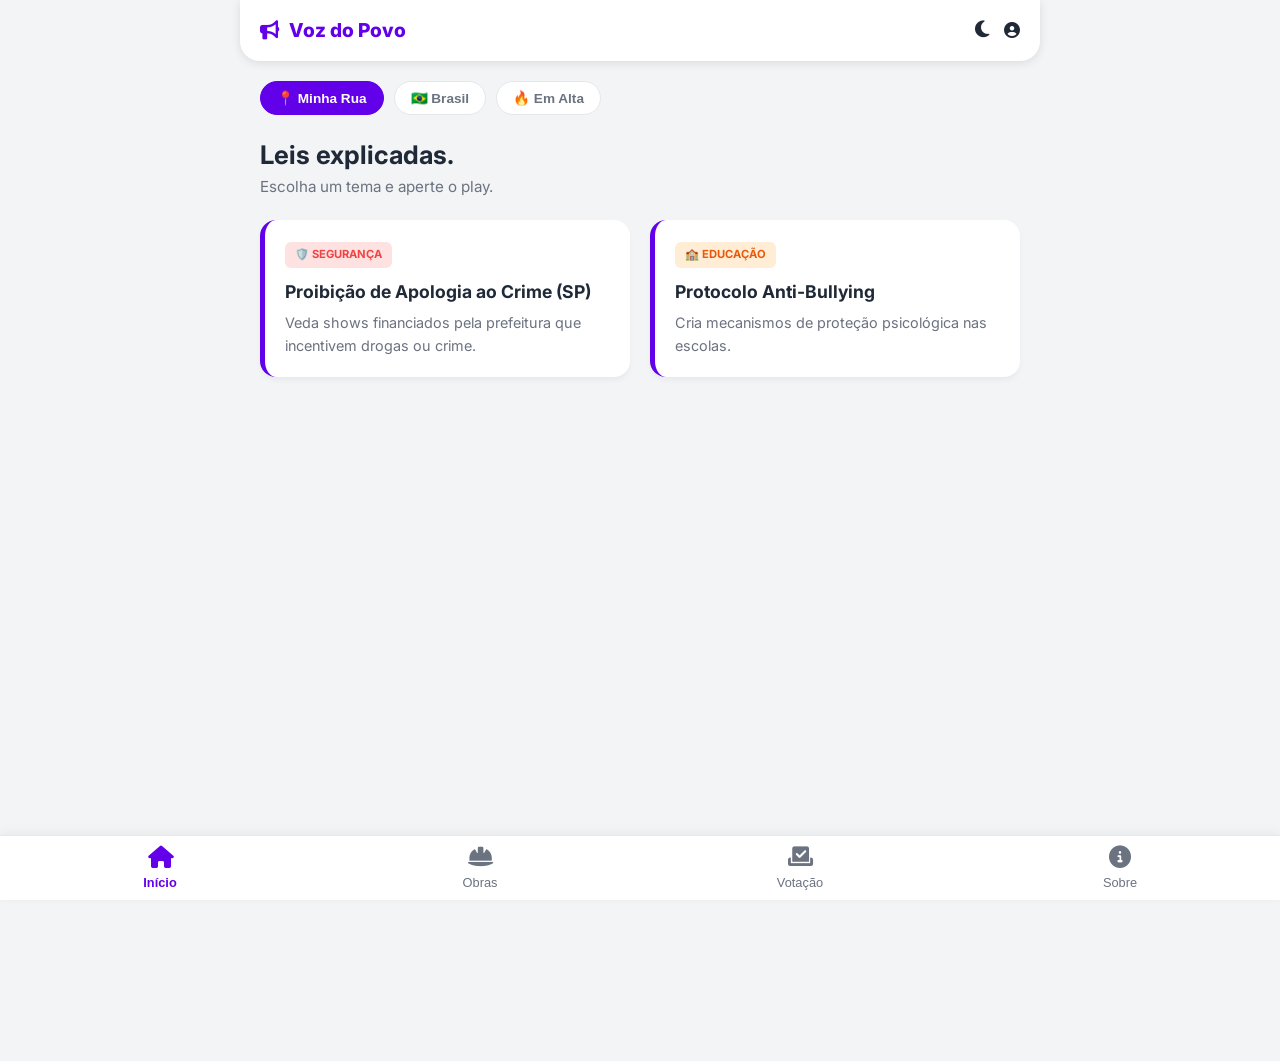
==== commit 4572e47e: "VAIIIIIIIIIIIIIIIIIII" ====
--- a/index.html
+++ b/index.html
@@ -30,8 +30,10 @@
             <button class="theme-toggle" onclick="toggleTheme()" aria-label="Alternar Tema">
                 <i class="fa-solid fa-moon" id="theme-icon"></i>
             </button>
-            <!-- Ícone de Perfil -->
-            <i class="fa-solid fa-user-circle user-icon"></i>
+            
+            <!-- Ícone de Perfil / Login (ALTERADO AQUI) -->
+            <!-- Clicar aqui leva para login.html -->
+            <i class="fa-solid fa-user-circle user-icon" onclick="window.location.href='login.html'" style="cursor: pointer;" title="Entrar com Gov.br"></i>
         </div>
     </header>
 
@@ -45,81 +47,141 @@
     <main id="app-container">
 
         <!-- =========================================
-             VIEW 1: HOME (Feed Inteligente)
+             VIEW 1: HOME (LEIS COM FILTRO DINÂMICO)
              ========================================= -->
         <section id="view-home" class="view active">
             
-            <!-- Filtros de Contexto -->
+            <!-- Filtros de Contexto (Com funções JS) -->
             <div class="filter-scroll">
-                <button class="filter-pill">🇧🇷 Brasil</button>
-                <button class="filter-pill">🔥 Em Alta</button>
-                <button class="filter-pill active">📍 Minha Rua</button>
-            <button class="filter-pill">📚 Educação</button>
+                <button class="filter-pill active" onclick="filterFeed('minha_rua', this)">📍 Minha Rua</button>
+                <button class="filter-pill" onclick="filterFeed('brasil', this)">🇧🇷 Brasil</button>
+                <button class="filter-pill" onclick="filterFeed('em_alta', this)">🔥 Em Alta</button>
             </div>
 
             <div class="hero-text">
-                <h1>Leis explicadas pra você ouvir.</h1>
-                <p>Sem leitura chata. Escolha um tema e aperte o play.</p>
-            </div>
-
-            <!-- BOX DE MONITORAMENTO DE OBRAS -->
-            <div class="monitor-card" onclick="openObrasSite()">
-                <div class="monitor-icon">
-                    <i class="fa-solid fa-hard-hat"></i>
-                </div>
-                <div class="monitor-info">
-                    <h3>Fiscal de Obras</h3>
-                    <p>Veja o andamento das construções na sua cidade.</p>
-                </div>
-                <div class="monitor-action">
-                    <span>Acessar</span>
-                    <i class="fa-solid fa-chevron-right"></i>
-                </div>
-            </div>
-
-            <!-- Lista de Cards Atualizada com os 5 PDFs -->
+                <h1>Leis explicadas.</h1>
+                <p>Escolha um tema e aperte o play.</p>
+            </div>
+
+            <!-- CONTAINER ONDE O JS VAI JOGAR OS CARDS -->
+            <div id="feed-container" class="cards-container">
+                <!-- O conteúdo aqui será gerado pelo script.js -->
+            </div>
+
+        </section>
+
+        <!-- =========================================
+             VIEW 2: OBRAS
+             ========================================= -->
+        <section id="view-obras" class="view hidden">
+            <div class="hero-text">
+                <h1>Fiscal de Obras 🚧</h1>
+                <p>Acompanhe o dinheiro público na sua rua.</p>
+            </div>
+
             <div class="cards-container">
-                
-                <!-- Card 1: Show/Drogas (SP) -->
-                <article class="pl-card" onclick="selectPL(1)">
-                    <span class="tag-badge urgent">🛡️ Segurança</span>
-                    <h3>Proibição de Apologia ao Crime (SP)</h3>
-                    <p>Veda shows financiados pela prefeitura que incentivem drogas ou crime para menores.</p>
+                <!-- Obra 1 -->
+                <article class="pl-card obra-card">
+                    <div class="obra-header">
+                        <span class="tag-badge money">🏥 Saúde</span>
+                        <span class="status-badge andamento">Em Andamento</span>
+                    </div>
+                    <h3>Reforma do Posto de Saúde</h3>
+                    <p>Ampliação da ala de emergência.</p>
+                    
+                    <div class="progress-wrapper">
+                        <div class="progress-info">
+                            <span>Progresso: 65%</span>
+                        </div>
+                        <div class="progress-bar">
+                            <div class="progress-fill" style="width: 65%;"></div>
+                        </div>
+                    </div>
+                    <div class="obra-meta">
+                        <small><i class="fa-solid fa-calendar"></i> Dez/2025</small>
+                        <small><i class="fa-solid fa-coins"></i> R$ 2.5mi</small>
+                    </div>
                 </article>
 
-                <!-- Card 2: PL das Fake News -->
-                <article class="pl-card" onclick="selectPL(2)">
-                    <span class="tag-badge urgent">🔥 Polêmica</span>
-                    <h3>PL das Fake News (2630/2020)</h3>
-                    <p>Lei de Liberdade, Responsabilidade e Transparência na Internet.</p>
+                <!-- Obra 2 -->
+                <article class="pl-card obra-card">
+                    <div class="obra-header">
+                        <span class="tag-badge urgent">🛣️ Asfalto</span>
+                        <span class="status-badge atrasada">Atrasada</span>
+                    </div>
+                    <h3>Recapeamento da Av. Principal</h3>
+                    <p>Operação tapa-buraco e sinalização.</p>
+                    
+                    <div class="progress-wrapper">
+                        <div class="progress-info">
+                            <span>Progresso: 15%</span>
+                        </div>
+                        <div class="progress-bar">
+                            <div class="progress-fill" style="width: 15%; background-color: #ef4444;"></div>
+                        </div>
+                    </div>
+                    <div class="obra-meta">
+                        <small><i class="fa-solid fa-calendar"></i> Jan/2024</small>
+                        <small><i class="fa-solid fa-coins"></i> R$ 500k</small>
+                    </div>
                 </article>
-
-                <!-- Card 3: Bullying -->
-                <article class="pl-card" onclick="selectPL(3)">
-                    <span class="tag-badge shop">🏫 Educação</span>
-                    <h3>Protocolo Anti-Bullying</h3>
-                    <p>Cria mecanismos de proteção psicológica e combate à violência nas escolas.</p>
+            </div>
+        </section>
+
+        <!-- =========================================
+             VIEW 3: PLEBISCITOS
+             ========================================= -->
+        <section id="view-plebiscitos" class="view hidden">
+            <div class="hero-text">
+                <h1>Votação Popular 🗳️</h1>
+                <p>Sua opinião decide o futuro da cidade.</p>
+            </div>
+
+            <div class="cards-container">
+                <!-- Plebiscito 1 -->
+                <article class="pl-card plebiscito-card">
+                    <span class="tag-badge shop">🌳 Urbano</span>
+                    <h3>Nome da Praça Matriz</h3>
+                    <p>Mudar para "Praça dos Fundadores"?</p>
+                    
+                    <div class="vote-preview">
+                        <button class="vote-btn yes">Sim (40%)</button>
+                        <button class="vote-btn no">Não (60%)</button>
+                    </div>
+                    <small class="vote-count">1.240 votos</small>
                 </article>
 
-                <!-- Card 4: Linguagem Neutra -->
-                <article class="pl-card" onclick="selectPL(4)">
-                    <span class="tag-badge shop">🗣️ Cultura</span>
-                    <h3>Proibição de Linguagem Neutra</h3>
-                    <p>Veda o uso de "todes/amigues" em escolas e concursos públicos.</p>
+                <!-- Plebiscito 2 -->
+                <article class="pl-card plebiscito-card">
+                    <span class="tag-badge urgent">🚌 Transporte</span>
+                    <h3>Passe Livre aos Domingos</h3>
+                    <p>Gratuidade no ônibus municipal.</p>
+                    
+                    <div class="vote-preview">
+                        <button class="vote-btn yes">A favor</button>
+                        <button class="vote-btn no">Contra</button>
+                    </div>
+                    <small class="vote-count">Aberta até 30/11</small>
                 </article>
-
-                <!-- Card 5: Código Civil -->
-                <article class="pl-card" onclick="selectPL(5)">
-                    <span class="tag-badge money">⚖️ Legislação</span>
-                    <h3>Atualização do Código Civil</h3>
-                    <p>Reforma massiva sobre direitos digitais, família, herança e contratos.</p>
-                </article>
-
-            </div>
-        </section>
-
-        <!-- =========================================
-             VIEW 2: DETALHES (Áudio & Votação)
+            </div>
+        </section>
+        
+        <!-- =========================================
+             VIEW 4: SOBRE
+             ========================================= -->
+        <section id="view-about" class="view hidden">
+             <div class="hero-text">
+                <h1>Sobre o Projeto</h1>
+                <p>Hackathon 2024 - Voz do Povo</p>
+            </div>
+            <div class="pl-card">
+                <h3>Nossa Missão</h3>
+                <p>Traduzir a burocracia estatal para a linguagem do dia a dia usando Inteligência Artificial.</p>
+            </div>
+        </section>
+
+        <!-- =========================================
+             VIEW 5: DETALHES (Player de Áudio e IA)
              ========================================= -->
         <section id="view-details" class="view hidden">
             <div class="nav-back" onclick="navigateTo('home')">
@@ -131,7 +193,7 @@
                     <h1 id="pl-title-display">Título do Projeto</h1>
                     <p id="pl-summary-display">Resumo oficial...</p>
 
-                    <!-- BOTÃO DE DOWNLOAD GRANDE (Opcional, mas bom manter) -->
+                    <!-- Botão Download PDF Grande -->
                     <a id="btn-view-pdf" href="#" class="pdf-action-btn hidden" download>
                         <i class="fa-solid fa-file-pdf"></i> Baixar Documento Completo
                     </a>
@@ -139,18 +201,17 @@
 
                 <hr class="divider">
 
-                <!-- CAIXA DE INTERAÇÃO (Chat) -->
+                <!-- Caixa de Interação IA -->
                 <div class="ai-interaction-box">
                     <label>Me explica como se fosse...</label>
                     <div class="input-group">
                         <input type="text" id="user-interest" placeholder="Ex: Futebol, Novela, Conversa de bar...">
                         
-                        <!-- NOVO BOTÃO PEQUENO DE DOWNLOAD (Substitui o Clipe) -->
+                        <!-- Botão Download PDF Pequeno -->
                         <a id="mini-pdf-btn" href="#" download class="btn-icon-download" title="Baixar PDF Original" style="display: none;">
                             <i class="fa-solid fa-download"></i>
                         </a>
 
-                        <!-- Botão Enviar -->
                         <button id="btn-explain" onclick="getAIExplanation()">
                             <i class="fa-solid fa-paper-plane"></i>
                         </button>
@@ -164,7 +225,7 @@
                         <i class="fa-solid fa-spinner fa-spin"></i> Traduzindo para o povo...
                     </div>
 
-                    <!-- 1. CARD DE ÁUDIO -->
+                    <!-- 1. Card de Áudio -->
                     <div id="audio-card" class="audio-card hidden">
                         <div class="audio-header">
                             <i class="fa-solid fa-headphones"></i>
@@ -196,13 +257,13 @@
                         </div>
                     </div>
 
-                    <!-- 2. TEXTO -->
+                    <!-- 2. Texto Explicativo -->
                     <div id="explanation-content" class="hidden">
                         <h3>📝 Explicação:</h3>
                         <p id="text-output"></p>
                     </div>
 
-                    <!-- 3. VOTAÇÃO -->
+                    <!-- 3. Votação -->
                     <div id="vote-section" class="vote-box hidden">
                         <h3>O que você acha dessa lei?</h3>
                         <div class="thumbs-container">
@@ -232,10 +293,25 @@
 
     <!-- NAVEGAÇÃO MOBILE -->
     <nav class="bottom-nav">
+        <!-- Botão Início -->
         <button class="nav-btn active" onclick="navigateTo('home')" id="nav-home">
             <i class="fa-solid fa-house"></i>
             <span>Início</span>
         </button>
+        
+        <!-- Botão Obras -->
+        <button class="nav-btn" onclick="navigateTo('obras')" id="nav-obras">
+            <i class="fa-solid fa-hard-hat"></i>
+            <span>Obras</span>
+        </button>
+
+        <!-- Botão Plebiscitos -->
+        <button class="nav-btn" onclick="navigateTo('plebiscitos')" id="nav-plebiscitos">
+            <i class="fa-solid fa-check-to-slot"></i>
+            <span>Votação</span>
+        </button>
+
+        <!-- Botão Sobre -->
         <button class="nav-btn" onclick="navigateTo('about')" id="nav-about">
             <i class="fa-solid fa-circle-info"></i>
             <span>Sobre</span>
--- a/style.css
+++ b/style.css
@@ -9,6 +9,7 @@
     
     --accent-color: #00e676;        /* Verde (Ação/Concordar) */
     --danger-color: #ff1744;        /* Vermelho (Discordar) */
+    --warning-color: #ffab00;       /* Laranja (Atenção/Plebiscito) */
     
     /* Padrão (Light Mode) */
     --bg-body: #f3f4f6;             /* Cinza Fundo */
@@ -76,7 +77,7 @@
     min-height: 100vh;
 }
 
-/* Utilitários */
+/* Utilitários de Animação */
 .hidden { display: none !important; }
 .view { animation: fadeIn 0.4s ease-out; }
 
@@ -132,7 +133,7 @@
 .theme-toggle:active { transform: rotate(20deg); }
 
 /* =========================================
-   3. HOME & CARDS
+   3. HOME & CARDS GERAIS
    ========================================= */
 .hero-text { 
     margin: 20px 0; 
@@ -182,6 +183,8 @@
     cursor: pointer;
     border-left: 5px solid var(--primary-color);
     transition: transform 0.2s, background 0.3s;
+    /* Adicionado animação para quando filtrar */
+    animation: fadeIn 0.3s ease-out;
 }
 
 .pl-card:active { transform: scale(0.98); }
@@ -203,63 +206,125 @@
 .tag-badge.shop { background: var(--tag-shop-bg); color: var(--tag-shop-text); }
 
 /* =========================================
-   CARD DE OBRAS
-   ========================================= */
-.monitor-card {
-    background: linear-gradient(135deg, #FF9800 0%, #F57C00 100%);
-    color: white;
-    padding: 20px;
-    border-radius: var(--radius);
-    display: flex;
-    align-items: center;
+   4. ESTILOS ESPECÍFICOS (OBRAS E PLEBISCITOS)
+   ========================================= */
+
+/* --- Card de Obras --- */
+.obra-card {
+    border-left-color: var(--accent-color); /* Verde lateral */
+}
+
+.obra-header {
+    display: flex;
+    justify-content: space-between;
+    align-items: center;
+    margin-bottom: 5px;
+}
+
+.status-badge {
+    font-size: 0.7rem;
+    padding: 4px 8px;
+    border-radius: 4px;
+    font-weight: 800;
+    text-transform: uppercase;
+}
+
+.status-badge.andamento { background: #dcfce7; color: #166534; }
+.status-badge.atrasada { background: #fee2e2; color: #991b1b; }
+/* Dark Mode Badges */
+body.dark-mode .status-badge.andamento { background: #14532d; color: #dcfce7; }
+body.dark-mode .status-badge.atrasada { background: #7f1d1d; color: #fecaca; }
+
+.progress-wrapper {
+    margin: 15px 0;
+}
+
+.progress-info {
+    display: flex;
+    justify-content: space-between;
+    font-size: 0.85rem;
+    margin-bottom: 6px;
+    color: var(--text-secondary);
+    font-weight: 600;
+}
+
+.progress-bar {
+    width: 100%;
+    height: 8px;
+    background-color: var(--border-color);
+    border-radius: 10px;
+    overflow: hidden;
+}
+
+.progress-fill {
+    height: 100%;
+    background-color: var(--accent-color);
+    border-radius: 10px;
+    transition: width 1s ease-in-out;
+}
+
+.obra-meta {
+    display: flex;
     gap: 15px;
-    margin-bottom: 25px;
-    cursor: pointer;
-    box-shadow: 0 8px 20px rgba(245, 124, 0, 0.3);
-    transition: transform 0.2s, box-shadow 0.2s;
-    position: relative;
-    overflow: hidden;
-}
-
-.monitor-card:hover {
-    transform: translateY(-2px);
-    box-shadow: 0 12px 25px rgba(245, 124, 0, 0.4);
-}
-
-.monitor-icon {
-    background: rgba(255, 255, 255, 0.2);
-    width: 50px;
-    height: 50px;
-    border-radius: 12px;
-    display: flex;
-    align-items: center;
-    justify-content: center;
-    font-size: 1.5rem;
-    flex-shrink: 0;
-}
-
-.monitor-info { flex: 1; }
-.monitor-info h3 { font-size: 1.1rem; margin-bottom: 4px; font-weight: 700; color: white; }
-.monitor-info p { font-size: 0.85rem; opacity: 0.9; line-height: 1.3; margin: 0; color: white; }
-
-.monitor-action {
-    display: flex;
-    align-items: center;
-    gap: 8px;
     font-size: 0.8rem;
+    color: var(--text-secondary);
+    border-top: 1px solid var(--border-color);
+    padding-top: 10px;
+    margin-top: 10px;
+}
+.obra-meta i { margin-right: 4px; }
+
+/* --- Card de Plebiscitos --- */
+.plebiscito-card {
+    border-left-color: var(--warning-color); /* Laranja lateral */
+}
+
+.vote-preview {
+    display: flex;
+    gap: 10px;
+    margin-top: 15px;
+}
+
+.vote-btn {
+    flex: 1;
+    padding: 10px;
+    border: 1px solid transparent;
+    border-radius: 8px;
     font-weight: 700;
-    background: rgba(255, 255, 255, 0.15);
-    padding: 8px 12px;
-    border-radius: 20px;
-    white-space: nowrap;
-}
-
-@media (max-width: 380px) {
-    .monitor-action span { display: none; }
-}
-
-/* =========================================
-   4. DETALHES & INPUT
+    font-size: 0.9rem;
+    cursor: pointer;
+    transition: 0.2s;
+}
+
+/* Botões Sim/Não dentro do card */
+.vote-btn.yes { 
+    background-color: #dcfce7; 
+    color: #166534; 
+    border-color: #bbf7d0;
+}
+.vote-btn.no { 
+    background-color: #fee2e2; 
+    color: #991b1b; 
+    border-color: #fecaca;
+}
+
+/* Dark Mode Botões Voto */
+body.dark-mode .vote-btn.yes { background-color: #14532d; color: #dcfce7; border-color: #15803d; }
+body.dark-mode .vote-btn.no { background-color: #7f1d1d; color: #fecaca; border-color: #991b1b; }
+
+.vote-btn:hover { filter: brightness(0.95); transform: scale(1.02); }
+
+.vote-count {
+    display: block;
+    margin-top: 10px;
+    text-align: center;
+    color: var(--text-secondary);
+    font-size: 0.75rem;
+    font-style: italic;
+}
+
+/* =========================================
+   5. DETALHES & INPUT
    ========================================= */
 .nav-back {
     display: flex;
@@ -369,7 +434,7 @@
 .input-group button:hover { background: var(--primary-dark); }
 
 /* =========================================
-   5. PLAYER DE ÁUDIO
+   6. PLAYER DE ÁUDIO
    ========================================= */
 .audio-card {
     background: linear-gradient(135deg, var(--primary-color) 0%, #7c4dff 100%);
@@ -497,7 +562,7 @@
 #text-output { color: var(--text-main); line-height: 1.6; font-size: 1.05rem; }
 
 /* =========================================
-   6. VOTAÇÃO E FEEDBACK
+   7. VOTAÇÃO E FEEDBACK (PÁGINA DETALHES)
    ========================================= */
 .vote-box {
     background: var(--bg-card);
@@ -599,7 +664,7 @@
 @keyframes slideUp { from { opacity: 0; transform: translateY(10px); } to { opacity: 1; transform: translateY(0); } }
 
 /* =========================================
-   7. MEDIA QUERIES (DESKTOP)
+   8. MEDIA QUERIES (DESKTOP)
    ========================================= */
 @media (min-width: 768px) {
     .main-header, #app-container { max-width: 800px; }
@@ -607,7 +672,7 @@
 }
 
 /* =========================================
-   8. NAVEGAÇÃO MOBILE
+   9. NAVEGAÇÃO MOBILE
    ========================================= */
 .bottom-nav {
     position: fixed;
@@ -634,7 +699,25 @@
     gap: 5px;
     cursor: pointer;
     flex: 1;
+    transition: color 0.2s;
 }
 
 .nav-btn i { font-size: 1.4rem; margin-bottom: 2px; }
-.nav-btn.active { color: var(--primary-color); font-weight: 600; }+.nav-btn.active { color: var(--primary-color); font-weight: 600; }
+
+/* No final do seu CSS */
+.user-logged-in {
+    cursor: pointer;
+    display: flex;
+    align-items: center;
+    justify-content: center;
+    transition: transform 0.2s;
+}
+
+.user-logged-in:hover {
+    transform: scale(1.1);
+}
+
+.user-icon {
+    cursor: pointer; /* Para indicar que pode clicar pra logar */
+}
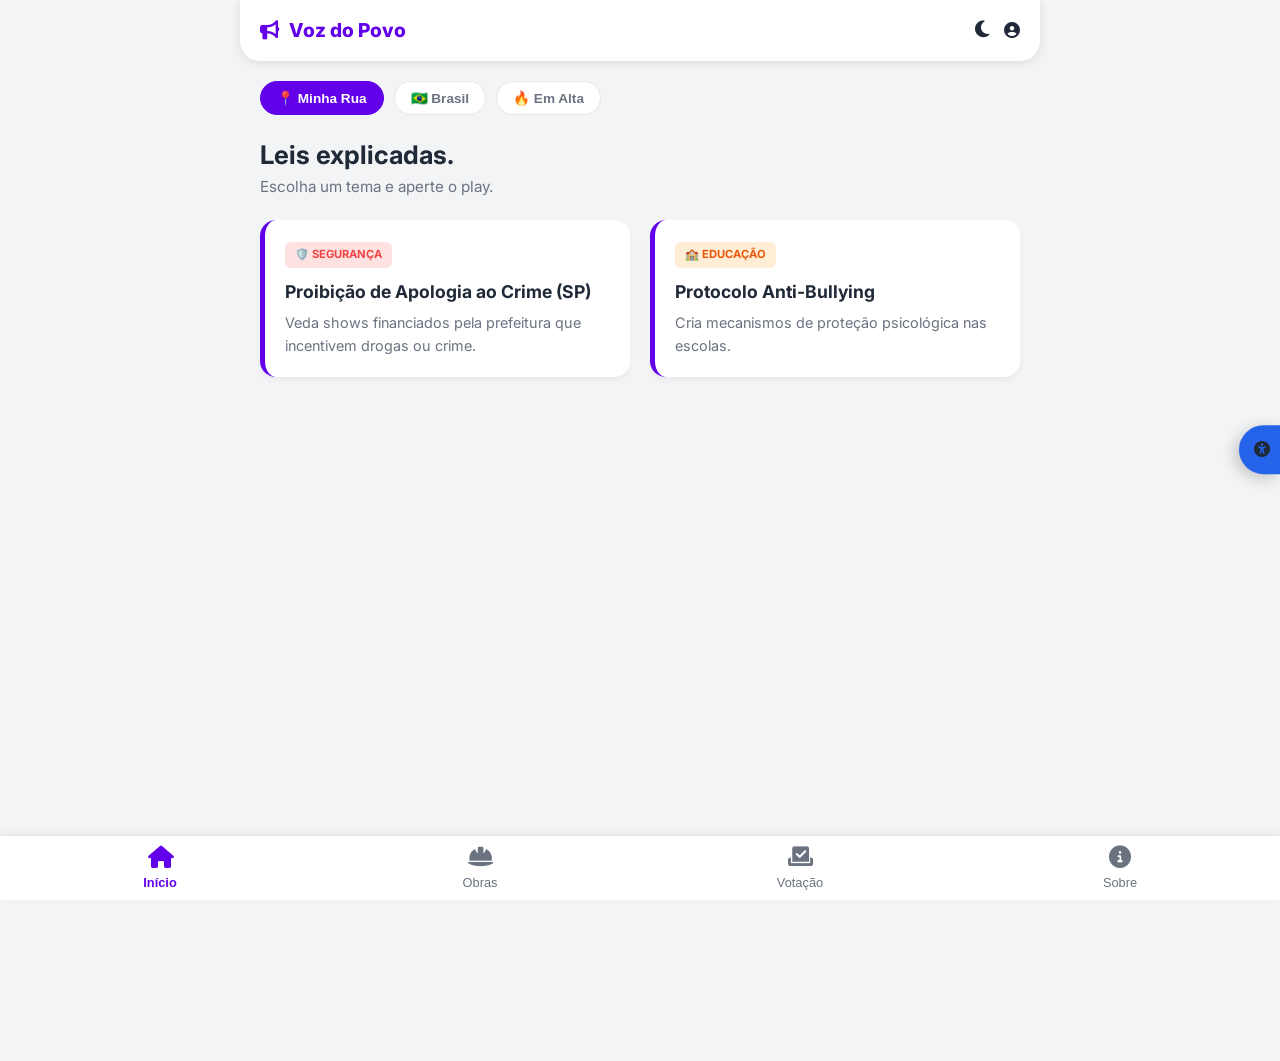
==== commit 924805d0: "." ====
--- a/index.html
+++ b/index.html
@@ -318,6 +318,12 @@
         </button>
     </nav>
 
+  <!-- BOTÃO FLUTUANTE DE ACESSIBILIDADE -->
+    <div class="accessibility-btn" onclick="toggleDaltonismo()" title="Modo Daltônico / Alto Contraste">
+        <!-- Trocamos a imagem por um ícone do FontAwesome -->
+        <i class="fa-solid fa-universal-access"></i>
+    </div>
+
     <script src="script.js"></script>
 </body>
 </html>
--- a/style.css
+++ b/style.css
@@ -720,4 +720,52 @@
 
 .user-icon {
     cursor: pointer; /* Para indicar que pode clicar pra logar */
-}+}
+
+
+
+/* =========================================
+   BOTÃO DE ACESSIBILIDADE FLUTUANTE
+   ========================================= */
+.accessibility-btn {
+    position: fixed;
+    top: 50%;                /* Metade da altura da tela */
+    right: 0;                /* Colado na direita */
+    transform: translateY(-50%); /* Centraliza exatamente no meio */
+    
+    background-color: #2563eb; /* Azul padrão de acessibilidade */
+    padding: 12px 10px 12px 15px; /* Mais espaço na esquerda para ficar bonito */
+    
+    border-top-left-radius: 30px;
+    border-bottom-left-radius: 30px;
+    box-shadow: -4px 4px 15px rgba(0, 0, 0, 0.2);
+    
+    cursor: pointer;
+    z-index: 9999; /* Ficar em cima de tudo */
+    transition: transform 0.3s, background-color 0.3s;
+}
+
+.accessibility-btn:hover {
+    background-color: #1d4ed8;
+    transform: translateY(-50%) translateX(-5px); /* Efeito de "puxar" pra fora */
+}
+
+.accessibility-btn img {
+    width: 32px;  /* Tamanho do ícone */
+    height: 32px;
+    display: block;
+    filter: brightness(0) invert(1); /* Deixa o ícone branco se for preto */
+}
+
+/* === CLASSE QUE ALTERA AS CORES PARA DALTÔNICOS === */
+/* Aplica um filtro de alto contraste e escala de cinza na página toda */
+body.daltonico-mode {
+    filter: contrast(120%) grayscale(100%);
+}
+
+/* Opcional: Se quiser apenas inverter cores em vez de preto e branco */
+/*
+body.daltonico-mode {
+    filter: invert(1) hue-rotate(180deg);
+}
+*/
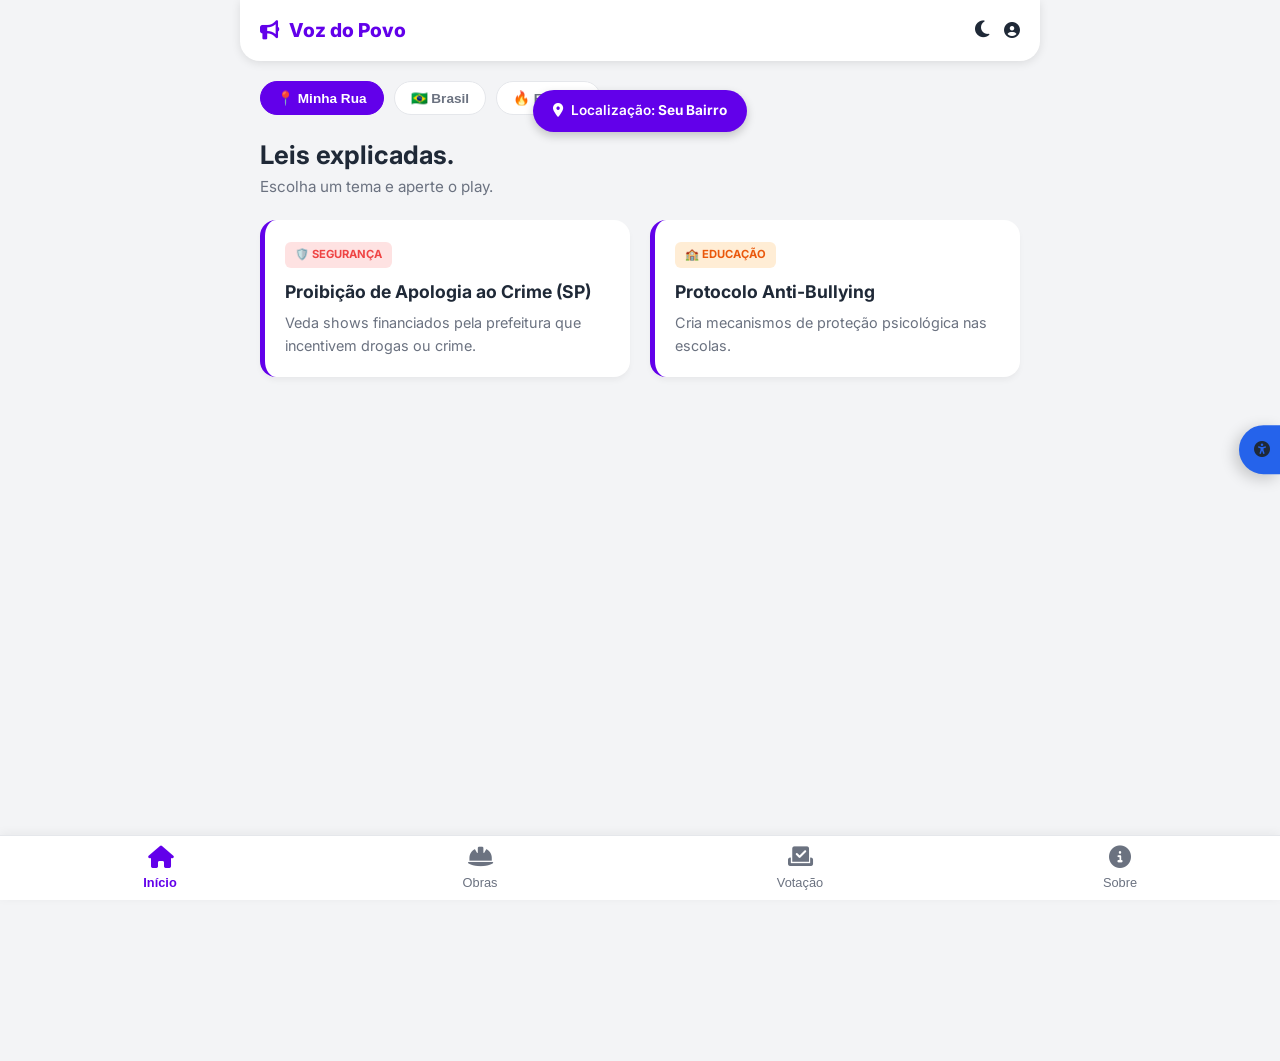
==== commit 8d9d352e: "Finalizandoooo" ====
--- a/index.html
+++ b/index.html
@@ -31,8 +31,7 @@
                 <i class="fa-solid fa-moon" id="theme-icon"></i>
             </button>
             
-            <!-- Ícone de Perfil / Login (ALTERADO AQUI) -->
-            <!-- Clicar aqui leva para login.html -->
+            <!-- Ícone de Perfil / Login -->
             <i class="fa-solid fa-user-circle user-icon" onclick="window.location.href='login.html'" style="cursor: pointer;" title="Entrar com Gov.br"></i>
         </div>
     </header>
@@ -71,7 +70,7 @@
         </section>
 
         <!-- =========================================
-             VIEW 2: OBRAS
+             VIEW 2: OBRAS (ATUALIZADA)
              ========================================= -->
         <section id="view-obras" class="view hidden">
             <div class="hero-text">
@@ -80,26 +79,34 @@
             </div>
 
             <div class="cards-container">
-                <!-- Obra 1 -->
-                <article class="pl-card obra-card">
+                
+                <!-- OBRA 1: Reurbanização do Mergulhão (LINKADA) -->
+                <article class="pl-card obra-card" onclick="window.open('https://obrasorg.vercel.app/', '_blank')">
                     <div class="obra-header">
-                        <span class="tag-badge money">🏥 Saúde</span>
+                        <span class="tag-badge money">🏙️ Infraestrutura</span>
                         <span class="status-badge andamento">Em Andamento</span>
                     </div>
-                    <h3>Reforma do Posto de Saúde</h3>
-                    <p>Ampliação da ala de emergência.</p>
+                    
+                    <h3>Reurbanização do Mergulhão</h3>
+                    <p>Painel oficial de execução. Clique para ver detalhes completos.</p>
                     
                     <div class="progress-wrapper">
                         <div class="progress-info">
-                            <span>Progresso: 65%</span>
+                            <span>Avanço Físico:</span>
+                            <span>45%</span>
                         </div>
                         <div class="progress-bar">
-                            <div class="progress-fill" style="width: 65%;"></div>
-                        </div>
-                    </div>
+                            <!-- 45% conforme solicitado -->
+                            <div class="progress-fill" style="width: 45%;"></div>
+                        </div>
+                        <small style="color: #ef4444; font-size: 0.75rem; margin-top: 5px; display: block;">
+                            ⚠ Atraso identificado: 32 dias
+                        </small>
+                    </div>
+                    
                     <div class="obra-meta">
-                        <small><i class="fa-solid fa-calendar"></i> Dez/2025</small>
-                        <small><i class="fa-solid fa-coins"></i> R$ 2.5mi</small>
+                        <small><i class="fa-solid fa-calendar"></i> Medição: Nov/2025</small>
+                        <small><i class="fa-solid fa-coins"></i> R$ 12.0 mi</small>
                     </div>
                 </article>
 
@@ -114,7 +121,8 @@
                     
                     <div class="progress-wrapper">
                         <div class="progress-info">
-                            <span>Progresso: 15%</span>
+                            <span>Progresso:</span>
+                            <span>15%</span>
                         </div>
                         <div class="progress-bar">
                             <div class="progress-fill" style="width: 15%; background-color: #ef4444;"></div>
@@ -172,7 +180,7 @@
         <section id="view-about" class="view hidden">
              <div class="hero-text">
                 <h1>Sobre o Projeto</h1>
-                <p>Hackathon 2024 - Voz do Povo</p>
+                <p>Hackathon Devs de Impacto 2025 - Voz do Povo</p>
             </div>
             <div class="pl-card">
                 <h3>Nossa Missão</h3>
@@ -318,7 +326,7 @@
         </button>
     </nav>
 
-  <!-- BOTÃO FLUTUANTE DE ACESSIBILIDADE -->
+    <!-- BOTÃO FLUTUANTE DE ACESSIBILIDADE -->
     <div class="accessibility-btn" onclick="toggleDaltonismo()" title="Modo Daltônico / Alto Contraste">
         <!-- Trocamos a imagem por um ícone do FontAwesome -->
         <i class="fa-solid fa-universal-access"></i>
--- a/style.css
+++ b/style.css
@@ -768,4 +768,16 @@
 body.daltonico-mode {
     filter: invert(1) hue-rotate(180deg);
 }
-*/
+/* === MODO DALTÔNICO (ATIVADO PELO JS) === */
+body.daltonico-mode {
+    /* 
+       grayscale(1) = Tira as cores (preto e branco)
+       contrast(1.2) = Aumenta o contraste em 20% para facilitar leitura 
+    */
+    filter: grayscale(100%) contrast(120%);
+}
+
+/* Opcional: Ajuste para imagens não ficarem ruins, se quiser */
+body.daltonico-mode img {
+    filter: grayscale(0%); /* Mantém imagens originais se preferir */
+}
